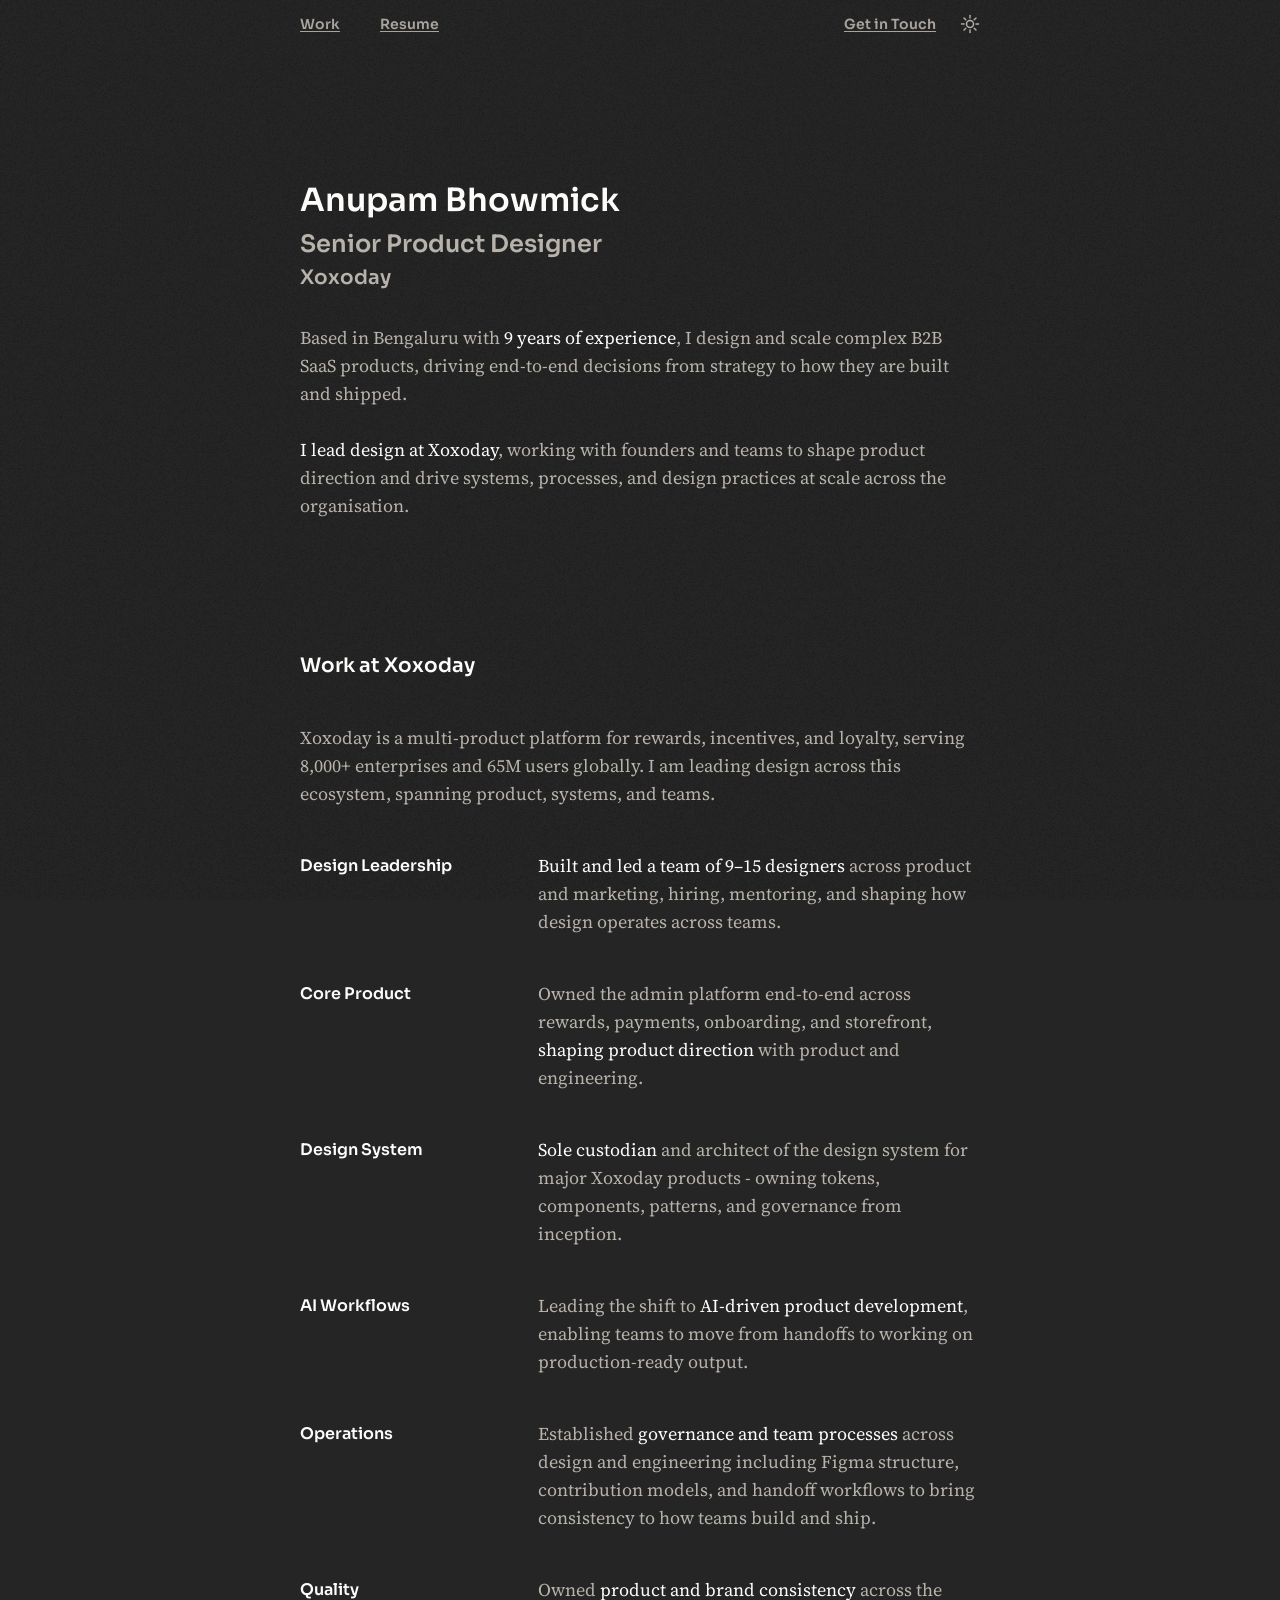
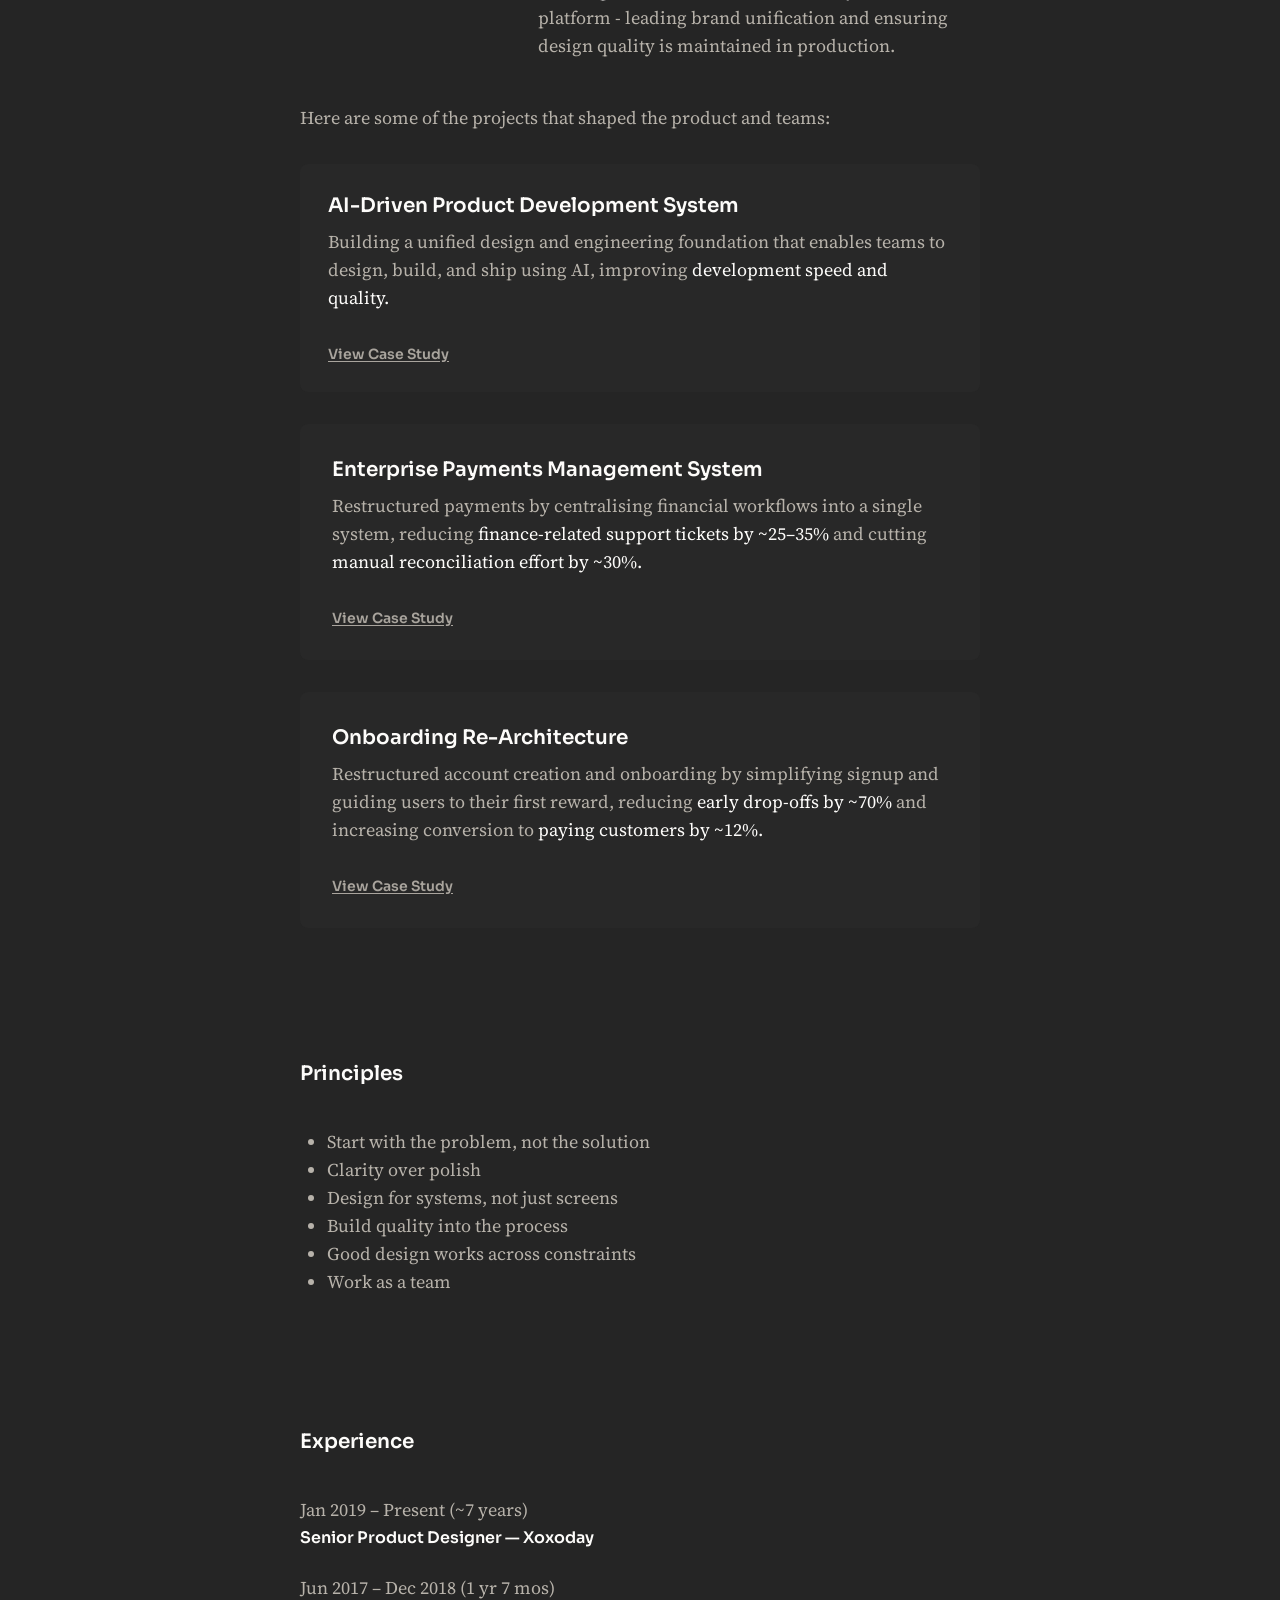
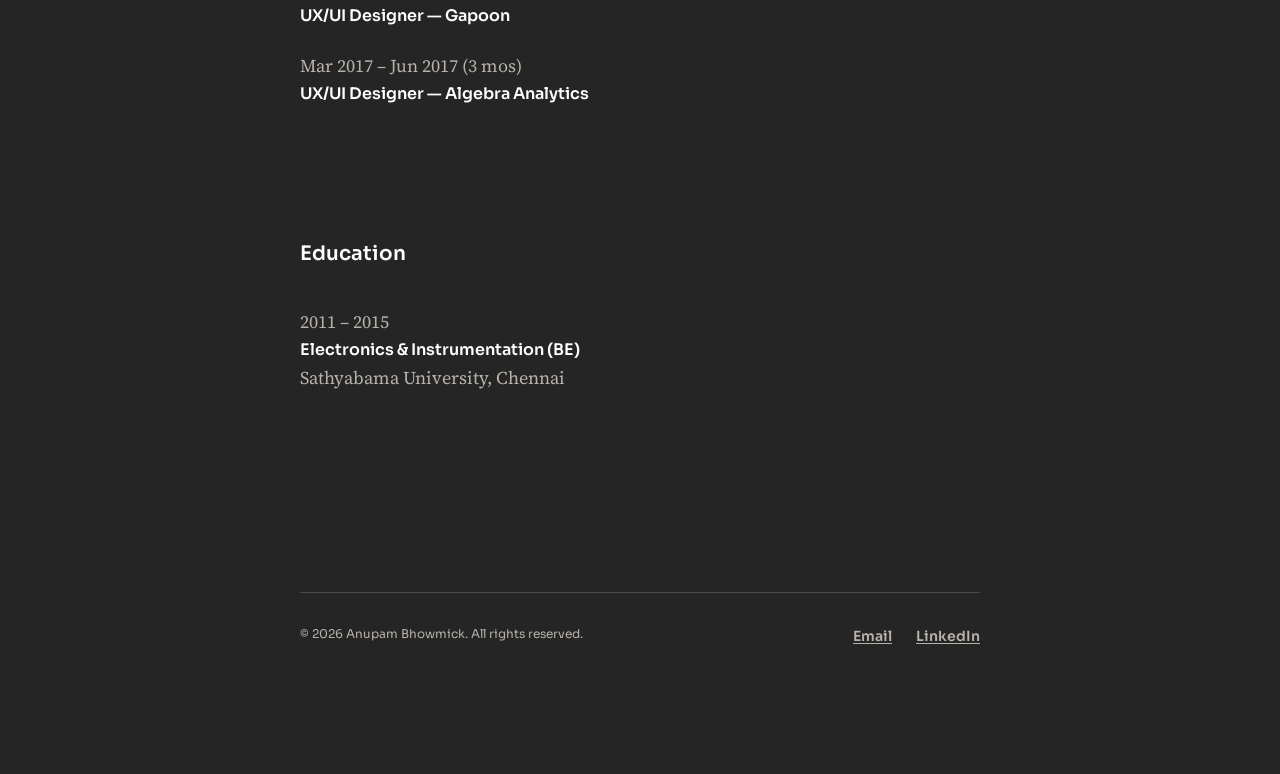
==== index.html @ 20b4187f "Initial commit: portfolio site Static portfolio for Anupam Bhowmick with: - Homepage and three case " ====
<!DOCTYPE html>
<html lang="en">
<head>
  <meta charset="UTF-8" />
  <meta name="viewport" content="width=device-width, initial-scale=1.0" />
  <title>Anupam Bhowmick — Senior Product Designer</title>
  <meta name="description" content="Portfolio of Anupam Bhowmick, Senior Product Designer at Xoxoday, Bengaluru." />
  <link rel="stylesheet" href="style.css" />
  <script>if(localStorage.getItem('theme')==='light'){document.documentElement.classList.add('light')}</script>
</head>
<body class="home">

  <!-- Loading screen -->
  <div id="loading-screen" class="loading-screen"></div>

  <!-- Lightbox -->
  <div id="lightbox" class="lightbox" role="dialog" aria-modal="true" aria-label="Image viewer">
    <button class="lightbox-close" id="lightbox-close" aria-label="Close">
      <svg width="24" height="24" viewBox="0 0 24 24" fill="none"><line x1="5" y1="5" x2="19" y2="19" stroke="currentColor" stroke-width="1.5" stroke-linecap="round"/><line x1="19" y1="5" x2="5" y2="19" stroke="currentColor" stroke-width="1.5" stroke-linecap="round"/></svg>
    </button>
    <img id="lightbox-img" src="" alt="" />
  </div>

  <!-- Resume modal -->
  <div id="resume-modal" class="resume-modal" role="dialog" aria-modal="true" aria-label="Resume viewer">
    <div class="resume-modal-inner">
      <div class="resume-modal-header">
        <span class="resume-modal-title">Resume — Anupam Bhowmick</span>
        <div class="resume-modal-actions">
          <a href="Resume_2026.pdf" download class="resume-modal-download">Download PDF</a>
          <button class="resume-modal-close" id="resume-modal-close" aria-label="Close">
            <svg width="20" height="20" viewBox="0 0 20 20" fill="none"><line x1="4" y1="4" x2="16" y2="16" stroke="currentColor" stroke-width="1.5" stroke-linecap="round"/><line x1="16" y1="4" x2="4" y2="16" stroke="currentColor" stroke-width="1.5" stroke-linecap="round"/></svg>
          </button>
        </div>
      </div>
      <iframe src="Resume_2026.pdf" title="Resume PDF" loading="lazy"></iframe>
      <div class="resume-mobile-fallback">
        <p class="ds-body" style="text-align:center;">PDF preview isn't available on this device.</p>
        <a href="Resume_2026.pdf" download class="btn btn-primary">Download Resume</a>
      </div>
    </div>
  </div>

  <!-- Sticky nav -->
  <nav class="site-nav">
    <div class="nav-left">
      <a href="#work" class="nav-link">Work</a>
      <button class="nav-link" id="resume-trigger">Resume</button>
    </div>
    <div class="nav-right">
      <div class="email-tooltip-wrapper">
        <button class="nav-link email-copy">Get in Touch</button>
        <span class="email-tooltip">anupambhowmick123@gmail.com</span>
      </div>
      <button id="theme-toggle" class="theme-toggle" aria-label="Toggle light/dark mode">
        <svg class="icon-sun" width="20" height="20" viewBox="0 0 20 20" fill="none"><circle cx="10" cy="10" r="3.5" stroke="currentColor" stroke-width="1.5"/><line x1="10" y1="1.5" x2="10" y2="4" stroke="currentColor" stroke-width="1.5" stroke-linecap="round"/><line x1="10" y1="16" x2="10" y2="18.5" stroke="currentColor" stroke-width="1.5" stroke-linecap="round"/><line x1="1.5" y1="10" x2="4" y2="10" stroke="currentColor" stroke-width="1.5" stroke-linecap="round"/><line x1="16" y1="10" x2="18.5" y2="10" stroke="currentColor" stroke-width="1.5" stroke-linecap="round"/><line x1="4" y1="4" x2="5.76" y2="5.76" stroke="currentColor" stroke-width="1.5" stroke-linecap="round"/><line x1="14.24" y1="14.24" x2="16" y2="16" stroke="currentColor" stroke-width="1.5" stroke-linecap="round"/><line x1="16" y1="4" x2="14.24" y2="5.76" stroke="currentColor" stroke-width="1.5" stroke-linecap="round"/><line x1="5.76" y1="14.24" x2="4" y2="16" stroke="currentColor" stroke-width="1.5" stroke-linecap="round"/></svg>
        <svg class="icon-moon" width="20" height="20" viewBox="0 0 20 20" fill="none"><path d="M17.5 10.66A7.5 7.5 0 1 1 9.34 2.5 5.83 5.83 0 0 0 17.5 10.66z" stroke="currentColor" stroke-width="1.5" stroke-linecap="round" stroke-linejoin="round"/></svg>
      </button>
    </div>
  </nav>

  <div class="page">
    <div class="content">

      <div class="bio-main">

        <!-- ── Hero: identity + bio ── -->
        <div class="bio-identity-group">

          <!-- Identity: name / role / company — 4px gap -->
          <div class="bio-identity">
            <p class="ds-h1">Anupam Bhowmick</p>
            <p class="ds-h2-muted">Senior Product Designer</p>
            <p class="ds-h3-muted">Xoxoday</p>
          </div>

          <!-- Bio -->
          <div class="bio-text">
            <p>Based in Bengaluru with <span class="text-highlight">9 years of experience</span>, I design and scale complex B2B SaaS products, driving end-to-end decisions from strategy to how they are built and shipped.</p>
            <p>&nbsp;</p>
            <p><span class="text-highlight">I lead design at Xoxoday</span>, working with founders and teams to shape product direction and drive systems, processes, and design practices at scale across the organisation.</p>
          </div>

        </div>

        <!-- ── Work at Xoxoday ── -->
        <div class="work-section" id="work">
          <p class="ds-h3">Work at Xoxoday</p>

          <p class="work-intro">Xoxoday is a multi-product platform for rewards, incentives, and loyalty, serving 8,000+ enterprises and 65M users globally. I am leading design across this ecosystem, spanning product, systems, and teams.</p>

          <!-- Focus areas — two-column rows (160px label / 442px desc) -->
          <div class="work-focus-row">
            <p class="work-focus-label">Design Leadership</p>
            <p class="work-focus-desc"><span class="text-highlight">Built and led a team of 9–15 designers</span> across product and marketing, hiring, mentoring, and shaping how design operates across teams.</p>
          </div>

          <div class="work-focus-row">
            <p class="work-focus-label">Core Product</p>
            <p class="work-focus-desc">Owned the admin platform end-to-end across rewards, payments, onboarding, and storefront, <span class="text-highlight">shaping product direction</span> with product and engineering.</p>
          </div>

          <div class="work-focus-row">
            <p class="work-focus-label">Design System</p>
            <p class="work-focus-desc"><span class="text-highlight">Sole custodian</span> and architect of the design system for major Xoxoday products - owning tokens, components, patterns, and governance from inception.</p>
          </div>

          <div class="work-focus-row">
            <p class="work-focus-label">AI Workflows</p>
            <p class="work-focus-desc">Leading the shift to <span class="text-highlight">AI-driven product development</span>, enabling teams to move from handoffs to working on production-ready output.</p>
          </div>

          <div class="work-focus-row">
            <p class="work-focus-label">Operations</p>
            <p class="work-focus-desc">Established <span class="text-highlight">governance and team processes</span> across design and engineering including Figma structure, contribution models, and handoff workflows to bring consistency to how teams build and ship.</p>
          </div>

          <div class="work-focus-row">
            <p class="work-focus-label">Quality</p>
            <p class="work-focus-desc">Owned <span class="text-highlight">product and brand consistency</span> across the platform - leading brand unification and ensuring design quality is maintained in production.</p>
          </div>

          <!-- Projects sub-section: intro + 3 cards (32px gap) -->
          <div class="projects-sub">
            <p class="work-intro">Here are some of the projects that shaped the product and teams:</p>

            <div class="project-card">
              <div class="project-card-content">
                <p class="project-card-title">AI-Driven Product Development System</p>
                <p class="project-card-body">Building a unified design and engineering foundation that enables teams to design, build, and ship using AI, improving <span class="text-highlight">development speed and quality.</span></p>
              </div>
              <a href="ai-system.html" class="project-card-btn">View Case Study</a>
            </div>

            <div class="project-card project-card--lg">
              <div class="project-card-content">
                <p class="project-card-title">Enterprise Payments Management System</p>
                <p class="project-card-body">Restructured payments by centralising financial workflows into a single system, reducing <span class="text-highlight">finance-related support tickets by ~25–35%</span> and cutting <span class="text-highlight">manual reconciliation effort by ~30%.</span></p>
              </div>
              <a href="payments.html" class="project-card-btn">View Case Study</a>
            </div>

            <div class="project-card project-card--lg">
              <div class="project-card-content">
                <p class="project-card-title">Onboarding Re-Architecture</p>
                <p class="project-card-body">Restructured account creation and onboarding by simplifying signup and guiding users to their first reward, reducing <span class="text-highlight">early drop-offs by ~70%</span> and increasing conversion to <span class="text-highlight">paying customers by ~12%.</span></p>
              </div>
              <a href="onboarding.html" class="project-card-btn">View Case Study</a>
            </div>

          </div>
        </div>

        <!-- ── Principles ── -->
        <div class="bio-section">
          <p class="ds-h3">Principles</p>
          <ul class="ds-body principles-list">
            <li>Start with the problem, not the solution</li>
            <li>Clarity over polish</li>
            <li>Design for systems, not just screens</li>
            <li>Build quality into the process</li>
            <li>Good design works across constraints</li>
            <li>Work as a team</li>
          </ul>
        </div>

        <!-- ── Experience ── -->
        <div class="bio-section">
          <p class="ds-h3">Experience</p>
          <div class="exp-entries">
            <div class="exp-entry">
              <span class="exp-date">Jan 2019 – Present (~7 years)</span>
              <span class="exp-title">Senior Product Designer — Xoxoday</span>
            </div>
            <div class="exp-entry">
              <span class="exp-date">Jun 2017 – Dec 2018 (1 yr 7 mos)</span>
              <span class="exp-title">UX/UI Designer — Gapoon</span>
            </div>
            <div class="exp-entry">
              <span class="exp-date">Mar 2017 – Jun 2017 (3 mos)</span>
              <span class="exp-title">UX/UI Designer — Algebra Analytics</span>
            </div>
          </div>
        </div>

        <!-- ── Education ── -->
        <div class="bio-section">
          <p class="ds-h3">Education</p>
          <div class="exp-entry">
            <span class="exp-date">2011 – 2015</span>
            <span class="exp-title">Electronics &amp; Instrumentation (BE)</span>
            <span class="exp-date">Sathyabama University, Chennai</span>
          </div>
        </div>

      </div><!-- /.bio-main -->

      <!-- Footer -->
      <div class="ds-footer-row">
        <p class="ds-caption">© 2026 Anupam Bhowmick. All rights reserved.</p>
        <nav class="ds-link-row">
          <div class="email-tooltip-wrapper">
            <a href="#" class="ds-link-muted email-copy">Email</a>
            <span class="email-tooltip">anupambhowmick123@gmail.com</span>
          </div>
          <a href="https://linkedin.com/in/anupambhowmick" target="_blank" rel="noopener" class="ds-link-muted">LinkedIn</a>
        </nav>
      </div>

    </div><!-- /.content -->
  </div><!-- /.page -->

  <script src="script.js"></script>
</body>
</html>
---- style.css ----
/* ============================================================
   DESIGN SYSTEM — Anupam Bhowmick Portfolio
   Source: Figma 8GEqwkx0ENInCieGuJe1gp
   ============================================================ */

@import url('https://fonts.googleapis.com/css2?family=Sora:wght@400;600&family=Source+Serif+Pro:wght@400&display=swap');

/* ── Design Tokens — Dark mode (default) ────────────────── */
:root {
  --color-bg:           #252525;
  --color-dark-2:       #313131;
  --color-dark-3:       #4a4a4a;
  --color-card-bg:      #282828;
  --color-before-after: #2b2b2a;
  --color-video-bg:     #323232;
  --color-light-1:      #FDFCFA;
  --color-light-2:      #B7B2AA;
  --color-light-3:      #6A665F;
  --color-surface:      rgba(183,178,170,0.04);
  --nav-height:         48px;
  --font: 'Sora', sans-serif;
  --font-body: 'Source Serif Pro', Georgia, serif;
}

/* ── Light mode overrides ────────────────────────────────── */
html.light {
  --color-bg:           #F1EDEA;
  --color-dark-2:       #E0DBD6;
  --color-dark-3:       #D0CAC4;
  --color-card-bg:      #E5E0DA;
  --color-before-after: #E5E0DA;
  --color-video-bg:     #C8C3BC;
  --color-light-1:      #1A1A1A;
  --color-light-2:      #635D54;
  --color-light-3:      #948F87;
  --color-surface:      rgba(37,37,37,0.04);
}

html.light .btn-primary       { background: #252525; color: #F1EDEA; border-color: #252525; }
html.light .btn-primary:hover { background: #313131; border-color: #313131; }

/* ── Reset ───────────────────────────────────────────────── */
*, *::before, *::after { box-sizing: border-box; margin: 0; padding: 0; }
html, body { height: 100%; }
html { scroll-behavior: smooth; }
body {
  font-family: var(--font);
  background: var(--color-bg);
  color: var(--color-light-2);
  -webkit-font-smoothing: antialiased;
  transition: background-color 0.2s ease, color 0.2s ease;
}

/* Background texture overlay */
body::before {
  content: '';
  position: fixed;
  inset: 0;
  background-image: url('assets/bg-texture.png');
  background-size: 1024px 1024px;
  background-position: top left;
  mix-blend-mode: darken;
  opacity: 0.16;
  pointer-events: none;
  z-index: 0;
}
html.light body::before {
  mix-blend-mode: multiply;
  opacity: 0.05;
}

a      { color: inherit; text-decoration: none; }
button { background: none; border: none; cursor: pointer; font-family: var(--font); }
ul { padding-left: 1em;   list-style-position: outside; }
ol { padding-left: 1.4em; list-style-position: outside; }
strong { font-weight: 600; color: var(--color-light-1); }

/* ══════════════════════════════════════════════════════════
   LOADING SCREEN
══════════════════════════════════════════════════════════ */
.loading-screen {
  position: fixed;
  inset: 0;
  background: var(--color-bg);
  z-index: 9999;
  transition: opacity 0.4s ease;
  pointer-events: all;
}
.loading-screen.hidden {
  opacity: 0;
  pointer-events: none;
}

/* ══════════════════════════════════════════════════════════
   LIGHTBOX
══════════════════════════════════════════════════════════ */
.lightbox {
  position: fixed;
  inset: 0;
  background: rgba(0,0,0,0.92);
  z-index: 8000;
  display: flex;
  align-items: center;
  justify-content: center;
  opacity: 0;
  pointer-events: none;
  transition: opacity 0.2s ease;
}
.lightbox.open {
  opacity: 1;
  pointer-events: all;
}
.lightbox img {
  max-width: 90vw;
  max-height: 90vh;
  object-fit: contain;
  display: block;
}
.lightbox-close {
  position: absolute;
  top: 24px;
  right: 24px;
  color: rgba(255,255,255,0.7);
  background: none;
  border: none;
  cursor: pointer;
  line-height: 1;
  transition: color 0.15s ease;
  font-family: var(--font);
}
.lightbox-close:hover { color: #fff; }
.lightbox-close svg   { width: 24px; height: 24px; }

/* ══════════════════════════════════════════════════════════
   RESUME MODAL
══════════════════════════════════════════════════════════ */
.resume-modal {
  position: fixed;
  inset: 0;
  background: rgba(0,0,0,0.85);
  z-index: 8000;
  display: flex;
  align-items: center;
  justify-content: center;
  padding: 24px;
  opacity: 0;
  pointer-events: none;
  transition: opacity 0.2s ease;
}
.resume-modal.open {
  opacity: 1;
  pointer-events: all;
}
.resume-modal-inner {
  background: var(--color-bg);
  width: min(90vw, 840px);
  height: min(90vh, 920px);
  border-radius: 8px;
  display: flex;
  flex-direction: column;
  overflow: hidden;
  transition: background-color 0.2s ease;
}
.resume-modal-header {
  display: flex;
  align-items: center;
  justify-content: space-between;
  padding: 14px 20px;
  border-bottom: 1px solid var(--color-light-3);
  flex-shrink: 0;
}
.resume-modal-title {
  font-size: 14px; font-weight: 600; line-height: 20px;
  color: var(--color-light-1);
}
.resume-modal-actions { display: flex; gap: 16px; align-items: center; }
.resume-modal-download {
  font-size: 14px; font-weight: 600; line-height: 20px;
  color: var(--color-light-2);
  text-decoration: underline;
  text-underline-offset: 2px;
  transition: color 0.15s ease;
}
.resume-modal-download:hover { color: var(--color-light-1); }
.resume-modal-close {
  color: var(--color-light-2);
  cursor: pointer;
  display: flex;
  transition: color 0.15s ease;
}
.resume-modal-close:hover { color: var(--color-light-1); }
.resume-modal-close svg { width: 20px; height: 20px; }
.resume-modal iframe {
  flex: 1;
  width: 100%;
  border: none;
}
.resume-mobile-fallback {
  display: none;
  flex: 1;
  align-items: center;
  justify-content: center;
  flex-direction: column;
  gap: 16px;
  padding: 40px;
  text-align: center;
}

/* ══════════════════════════════════════════════════════════
   STICKY NAV BAR
══════════════════════════════════════════════════════════ */
.site-nav {
  position: sticky;
  top: 0;
  z-index: 500;
  width: 100%;
  background: var(--color-bg);
  display: flex;
  align-items: center;
  justify-content: space-between;
  padding: 10px max(20px, calc((100% - 680px) / 2));
  height: var(--nav-height);
  transition: background-color 0.2s ease;
}
/* Texture overlay — matches body::before so nav blends seamlessly */
.site-nav::before {
  content: '';
  position: absolute;
  inset: 0;
  background-image: url('assets/bg-texture.png');
  background-size: 1024px 1024px;
  background-position: top left;
  mix-blend-mode: darken;
  opacity: 0.16;
  pointer-events: none;
}
html.light .site-nav::before {
  mix-blend-mode: multiply;
  opacity: 0.05;
}

.nav-left  { display: flex; gap: 40px; align-items: center; }
.nav-right { display: flex; gap: 24px; align-items: center; }

.nav-link {
  font-size: 14px; font-weight: 600; line-height: 20px;
  color: var(--color-light-2);
  text-decoration: underline;
  text-underline-offset: 2px;
  opacity: 0.9;
  transition: color 0.15s ease, opacity 0.15s ease;
  cursor: pointer;
  white-space: nowrap;
  background: none;
  border: none;
  font-family: var(--font);
  padding: 0;
}
.nav-link:hover { color: var(--color-light-1); opacity: 1; }

/* ── Theme Toggle (inside nav) ───────────────────────────── */
.theme-toggle {
  width: 20px;
  height: 20px;
  padding: 0;
  background: none;
  border: none;
  cursor: pointer;
  color: var(--color-light-2);
  transition: color 0.15s ease;
  display: flex;
  align-items: center;
  justify-content: center;
  flex-shrink: 0;
}
.theme-toggle:hover { color: var(--color-light-1); }
.theme-toggle svg   { width: 20px; height: 20px; flex-shrink: 0; }

.theme-toggle .icon-moon             { display: none;  }
html.light .theme-toggle .icon-sun  { display: none;  }
html.light .theme-toggle .icon-moon { display: block; }

/* ══════════════════════════════════════════════════════════
   PAGE SHELL
══════════════════════════════════════════════════════════ */
.page {
  min-height: calc(100vh - var(--nav-height));
  display: flex;
  align-items: flex-start;
  justify-content: center;
  padding: 80px max(20px, calc((100% - 680px) / 2)) 128px;
  position: relative;
  z-index: 1;
}

/* Homepage — 128px top padding (matches Figma py-128) */
body.home .page { padding-top: 128px; }

/* Payments — 128px top padding, 92px between sections, 124px to footer */
body.payments .page { padding-top: 128px; }
body.payments .project-main { gap: 92px; }
body.payments .content { gap: 124px; }

/* Onboarding — same outer rhythm as Payments, 72px between Solution subsections */
body.onboarding .page { padding-top: 128px; }
body.onboarding .project-main { gap: 92px; }
body.onboarding .content { gap: 124px; }
body.onboarding .cs-subsections { gap: 72px; }
body.onboarding .project-section > .cs-subsections { margin-top: 0; }

.content {
  width: 680px;
  display: flex;
  flex-direction: column;
  gap: 200px;
  flex-shrink: 0;
}

/* ══════════════════════════════════════════════════════════
   TYPOGRAPHY
══════════════════════════════════════════════════════════ */

/* H1 — 32/48 600 */
.ds-h1 {
  font-size: 32px; font-weight: 600; line-height: 48px;
  color: var(--color-light-1);
}
/* H2 — 24/32 600 */
.ds-h2 {
  font-size: 24px; font-weight: 600; line-height: 32px;
  color: var(--color-light-1);
}
/* H2 muted */
.ds-h2-muted {
  font-size: 24px; font-weight: 600; line-height: 32px;
  color: var(--color-light-2);
}
/* H3 — 20/28 600 */
.ds-h3 {
  font-size: 20px; font-weight: 600; line-height: 28px;
  color: var(--color-light-1);
}
/* H3 muted */
.ds-h3-muted {
  font-size: 20px; font-weight: 600; line-height: 28px;
  color: var(--color-light-2);
}
/* Body — 16/28 400 */
.ds-body {
  font-size: 16px; font-weight: 400; line-height: 28px;
  color: var(--color-light-2);
}
.ds-body p, .ds-body li { font-size: 16px; line-height: 28px; }
/* Body Highlight — 16/28 600 */
.ds-body-highlight {
  font-size: 16px; font-weight: 600; line-height: 28px;
  color: var(--color-light-2);
}
/* Caption — 12/16 400 */
.ds-caption {
  font-size: 12px; font-weight: 400; line-height: 16px;
  color: var(--color-light-2);
}

/* ══════════════════════════════════════════════════════════
   LINKS
══════════════════════════════════════════════════════════ */
.ds-link {
  font-size: 14px; font-weight: 600; line-height: 20px;
  color: var(--color-light-1);
  text-decoration: underline;
  text-underline-offset: 2px;
  transition: opacity 0.15s ease;
  cursor: pointer;
  white-space: nowrap;
}
.ds-link:hover { opacity: 0.55; }

.ds-link-muted {
  font-size: 14px; font-weight: 600; line-height: 20px;
  color: var(--color-light-2);
  text-decoration: underline;
  text-underline-offset: 2px;
  transition: color 0.15s ease;
  cursor: pointer;
  white-space: nowrap;
}
.ds-link-muted:hover { color: var(--color-light-1); }

.ds-link-row {
  display: flex;
  gap: 24px;
  align-items: flex-start;
  flex-wrap: wrap;
}

.ds-list { padding-left: 1.2em; }
.ds-list li { line-height: 28px; margin-bottom: 4px; }

/* Principles bullet list — Source Serif Pro 18/28 */
.principles-list {
  list-style: disc;
  padding-left: 1.5em;
  display: flex;
  flex-direction: column;
  gap: 0;
  font-family: var(--font-body);
  font-size: 18px;
  color: var(--color-light-2);
}
.principles-list li { font-size: 18px; line-height: 28px; }

/* ══════════════════════════════════════════════════════════
   BUTTONS
══════════════════════════════════════════════════════════ */
.btn-row { display: flex; gap: 16px; align-items: center; flex-wrap: wrap; }

.btn {
  display: inline-flex;
  align-items: center;
  gap: 10px;
  padding: 12px 20px;
  border-radius: 4px;
  font-family: var(--font);
  font-size: 14px; font-weight: 600; line-height: 20px;
  cursor: pointer;
  white-space: nowrap;
  text-decoration: none;
  transition: background-color 0.15s ease, border-color 0.15s ease, color 0.15s ease;
}
.btn svg { flex-shrink: 0; width: 20px; height: 20px; }

.btn-primary {
  background: var(--color-dark-2);
  border: 1px solid transparent;
  color: var(--color-light-1);
}
.btn-primary:hover { background: var(--color-dark-3); }

.btn-secondary {
  background: transparent;
  border: 1px solid var(--color-dark-2);
  color: var(--color-light-2);
}
.btn-secondary:hover { border-color: var(--color-dark-3); }

/* ══════════════════════════════════════════════════════════
   TABS  (work.html)
══════════════════════════════════════════════════════════ */
.tab-bar-sticky {
  position: sticky;
  top: var(--nav-height);
  background: var(--color-bg);
  z-index: 10;
  padding-bottom: 1px;
  transition: background-color 0.2s ease;
}

.tab-bar {
  display: flex;
  align-items: flex-end;
  border-bottom: 1.5px solid var(--color-dark-3);
  width: 100%;
  overflow-x: auto;
  -ms-overflow-style: none;
  scrollbar-width: none;
}
.tab-bar::-webkit-scrollbar { display: none; }

.tab-btn {
  flex-shrink: 0;
  display: flex;
  flex-direction: column;
  justify-content: flex-end;
  padding: 8px 24px 8px 8px;
  font-family: var(--font);
  font-size: 14px; font-weight: 600; line-height: 22px;
  color: var(--color-light-3);
  background: none; border: none;
  border-bottom: 1.5px solid transparent;
  margin-bottom: -1.5px;
  cursor: pointer;
  transition: color 0.15s ease, border-color 0.15s ease;
  white-space: nowrap;
}
.tab-btn:hover  { color: var(--color-light-2); }
.tab-btn.active { color: var(--color-light-2); border-bottom-color: var(--color-light-2); }

/* ══════════════════════════════════════════════════════════
   FOOTER
══════════════════════════════════════════════════════════ */
.ds-footer-row {
  border-top: 1px solid var(--color-dark-3);
  padding-top: 33px;
  display: flex;
  justify-content: space-between;
  align-items: flex-start;
  width: 100%;
}

/* ══════════════════════════════════════════════════════════
   HOME PAGE — index.html
══════════════════════════════════════════════════════════ */

/* Main content column — 132px between all sections */
.bio-main {
  display: flex; flex-direction: column; gap: 132px;
}

/* Hero block: identity + bio — gap 32px */
.bio-identity-group {
  display: flex; flex-direction: column; gap: 32px;
}

/* Identity block: name, role, company — 4px gap (matches Figma) */
.bio-identity {
  display: flex; flex-direction: column; gap: 4px;
}

/* Bio text — Source Serif Pro 18/28 (matches Figma body) */
.bio-text {
  font-family: var(--font-body);
  font-size: 18px; font-weight: 400; line-height: 28px;
  color: var(--color-light-2);
}
.bio-text p { margin-bottom: 0; }

/* Inline highlight: light-1 color only (no underline — matches Figma) */
.text-highlight {
  color: var(--color-light-1);
}

/* Section: heading + content — gap 40px */
.bio-section {
  display: flex; flex-direction: column; gap: 40px;
}

/* Work at Xoxoday — flat flex column, gap 44px between all items */
.work-section {
  display: flex; flex-direction: column; gap: 44px;
  scroll-margin-top: calc(var(--nav-height) + 24px);
}

/* Intro paragraph — Source Serif Pro 18/28 muted */
.work-intro {
  font-family: var(--font-body);
  font-size: 18px; font-weight: 400; line-height: 28px;
  color: var(--color-light-2);
}

/* Two-column focus row: label (160px) + desc (442px) — Figma uses justify-between in 680px column */
.work-focus-row {
  display: flex;
  align-items: flex-start;
  justify-content: space-between;
}
.work-focus-label {
  width: 160px;
  flex-shrink: 0;
  font-family: var(--font);
  font-size: 16px; font-weight: 600; line-height: 28px;
  color: var(--color-light-1);
}
.work-focus-desc {
  width: 442px;
  flex-shrink: 0;
  font-family: var(--font-body);
  font-size: 18px; font-weight: 400; line-height: 28px;
  color: var(--color-light-2);
}

/* Projects sub-section: "here are some" + cards (32px gap) */
.projects-sub {
  display: flex; flex-direction: column; gap: 32px;
}

/* Project cards */
.project-card {
  background: var(--color-card-bg);
  border-radius: 8px;
  padding: 28px;
  display: flex;
  flex-direction: column;
  gap: 32px;
}
.project-card--lg { padding: 32px; }

.project-card-content {
  display: flex; flex-direction: column; gap: 8px;
}

.project-card-title {
  font-size: 20px; font-weight: 600; line-height: 28px;
  color: var(--color-light-1);
}

.project-card-body {
  font-family: var(--font-body);
  font-size: 18px; font-weight: 400; line-height: 28px;
  color: var(--color-light-2);
}

/* "View Case Study" link on project cards — plain underlined link (matches Figma) */
.project-card-btn {
  display: inline-flex;
  align-items: center;
  font-family: var(--font);
  font-size: 14px; font-weight: 600; line-height: 20px;
  color: var(--color-light-2);
  text-decoration: underline;
  text-underline-offset: 2px;
  background: none;
  border: none;
  border-radius: 4px;
  cursor: pointer;
  white-space: nowrap;
  opacity: 0.9;
  padding: 0;
  transition: color 0.15s ease, opacity 0.15s ease;
  align-self: flex-start;
}
.project-card-btn:hover {
  opacity: 1;
  color: var(--color-light-1);
}

/* Experience — simple stacked entries */
.exp-entries {
  display: flex; flex-direction: column; gap: 22px;
}
.exp-entry {
  display: flex; flex-direction: column; gap: 0;
}
.exp-date {
  font-family: var(--font-body);
  font-size: 18px; font-weight: 400; line-height: 28px;
  color: var(--color-light-2);
}
.exp-title {
  font-family: var(--font);
  font-size: 16px; font-weight: 600; line-height: 28px;
  color: var(--color-light-1);
}

/* ══════════════════════════════════════════════════════════
   PROJECT CASE STUDY PAGES
══════════════════════════════════════════════════════════ */

.project-main {
  display: flex; flex-direction: column; gap: 72px;
  width: 100%;
}

/* Hero */
.project-hero {
  display: flex; flex-direction: column; gap: 32px;
}
.project-hero-text {
  display: flex; flex-direction: column; gap: 12px;
}
.project-hero-title {
  font-size: 32px; font-weight: 600; line-height: 48px;
  color: var(--color-light-1);
}
.project-hero-desc {
  font-family: var(--font-body);
  font-size: 18px; font-weight: 400; line-height: 28px;
  color: var(--color-light-2);
}

/* Project section */
.project-section {
  display: flex; flex-direction: column; gap: 32px;
}
.project-section-heading {
  font-size: 20px; font-weight: 600; line-height: 28px;
  color: var(--color-light-1);
}

/* Project body text */
.project-body {
  font-size: 16px; font-weight: 400; line-height: 28px;
  color: var(--color-light-2);
}
.project-body p { margin-bottom: 0; }
.project-body p + p { margin-top: 16px; }
.project-body strong { font-weight: 600; color: var(--color-light-1); }
.project-body ul, .project-body ol {
  padding-left: 1.2em;
  display: flex; flex-direction: column; gap: 4px;
  margin-top: 8px;
}
.project-body li { line-height: 28px; }

/* Role list */
.project-role-list {
  padding-left: 1.2em;
  display: flex; flex-direction: column; gap: 4px;
  margin-top: 8px;
}
.project-role-list li {
  font-size: 16px; font-weight: 400; line-height: 28px;
  color: var(--color-light-2);
}

/* Impact list */
.project-impact-list {
  padding-left: 1.2em;
  display: flex; flex-direction: column; gap: 6px;
}
.project-impact-list li {
  font-size: 16px; font-weight: 400; line-height: 28px;
  color: var(--color-light-2);
}

/* Execution sub-section */
.project-subsection {
  display: flex; flex-direction: column; gap: 16px;
}
.project-subsection-heading {
  font-size: 16px; font-weight: 600; line-height: 28px;
  color: var(--color-light-1);
}

/* Image placeholder */
.project-img-placeholder {
  width: 100%;
  height: 440px;
  background: var(--color-surface);
  border: 1px dashed var(--color-light-3);
  border-radius: 8px;
  display: flex;
  align-items: center;
  justify-content: center;
  cursor: pointer;
  transition: border-color 0.15s ease;
  overflow: hidden;
  flex-shrink: 0;
}
.project-img-placeholder:hover { border-color: var(--color-light-2); }
.project-img-placeholder img {
  width: 100%; height: 100%;
  object-fit: cover;
  display: block;
}
.project-img-placeholder-label {
  font-size: 12px; font-weight: 400; line-height: 16px;
  color: var(--color-light-3);
  text-align: center;
  padding: 20px;
}

/* More projects section */
.more-projects {
  display: flex; flex-direction: column; gap: 44px;
}

/* Before/after block */
.before-after-block {
  background: var(--color-before-after);
  padding: 28px;
  display: flex; flex-direction: column; gap: 12px;
  border-radius: 8px;
}
.before-after-item {
  display: flex; flex-direction: column; gap: 8px;
}
.before-after-label {
  font-family: var(--font);
  font-size: 12px; font-weight: 400; line-height: 16px;
  color: var(--color-light-1);
}

/* Divider */
.section-divider {
  width: 100%;
  border: none;
  border-top: 1px solid var(--color-light-3);
  margin: 0;
}

/* ══════════════════════════════════════════════════════════
   WORK PAGE — work.html
══════════════════════════════════════════════════════════ */
.work-main {
  display: flex; flex-direction: column; gap: 72px; width: 100%;
}
.work-header {
  display: flex; flex-direction: column; gap: 20px;
}
.work-projects-section {
  display: flex; flex-direction: column; gap: 72px;
}
.work-projects-intro {
  display: flex; flex-direction: column; gap: 20px;
}
.project-list {
  display: flex; flex-direction: column; gap: 112px;
  padding: 0 4px; width: 100%;
}
.project-entry {
  display: flex; flex-direction: column; gap: 32px;
}
.project-title-block {
  display: flex; flex-direction: column; gap: 12px;
}
.project-subsection-old {
  display: flex; flex-direction: column; gap: 20px;
}
.project-img {
  width: 100%; height: 439px;
  background: var(--color-surface);
  border: 1px dashed var(--color-light-3);
  flex-shrink: 0;
  cursor: pointer;
  transition: border-color 0.15s ease;
}
.project-img:hover { border-color: var(--color-light-2); }
.project-entry[id] { scroll-margin-top: calc(var(--nav-height) + 96px); }
.project-divider {
  width: 100%; border: none;
  border-top: 1px solid var(--color-light-3); margin: 0;
}

/* Video placeholder */
.video-placeholder {
  width: 100%; height: 330px;
  background: var(--color-video-bg);
  position: relative;
  display: flex; align-items: center; justify-content: center;
  border-radius: 4px;
}
.video-placeholder-label {
  font-family: var(--font);
  font-size: 8px; font-weight: 400; line-height: 16px;
  color: rgba(255,255,255,0.4);
  text-align: center;
}
html.light .video-placeholder-label { color: rgba(0,0,0,0.3); }

/* ══════════════════════════════════════════════════════════
   404 PAGE
══════════════════════════════════════════════════════════ */
.page-404 {
  min-height: 100vh;
  display: flex;
  align-items: center;
  justify-content: center;
  padding: 40px 20px;
  position: relative;
  z-index: 1;
}
.page-404-inner {
  text-align: center;
  display: flex;
  flex-direction: column;
  gap: 24px;
  align-items: center;
  max-width: 480px;
}
.page-404-code {
  font-size: 80px; font-weight: 600; line-height: 1;
  color: var(--color-light-3);
  letter-spacing: -4px;
}

/* ══════════════════════════════════════════════════════════
   AI SYSTEM CASE STUDY
══════════════════════════════════════════════════════════ */

/* Hero subtitle — 14px matching Figma */
.cs-hero-desc {
  font-size: 14px; font-weight: 400; line-height: 26px;
  color: var(--color-light-2);
}

/* Hero image panel — overlapping screenshots */
.cs-hero-panel {
  background: #313131;
  border-radius: 4px;
  height: 260px;
  overflow: hidden;
  position: relative;
  flex-shrink: 0;
  cursor: pointer;
}
.cs-hero-img {
  position: absolute;
  object-fit: cover;
  object-position: top left;
  border-radius: 3px;
}

/* Case-study body — Source Serif Pro 18/28 (matches Figma Body token) */
.cs-body {
  font-family: var(--font-body);
  font-size: 18px; font-weight: 400; line-height: 28px;
  color: var(--color-light-2);
}
.cs-body p { margin: 0; }
.cs-body p + p { margin-top: 24px; }
.cs-body p + ul,
.cs-body p + ol { margin-top: 12px; }
.cs-body ul + p,
.cs-body ol + p { margin-top: 24px; }
.cs-body ul,
.cs-body ol {
  padding-left: 1.2em;
  margin: 0;
  display: flex; flex-direction: column; gap: 4px;
}
.cs-body li { line-height: 28px; }

/* Bold sub-heading inside cs-body — Sora SemiBold 16/28 (Figma Body Highlight) */
.cs-sub-heading {
  font-family: var(--font);
  font-size: 16px; font-weight: 600; line-height: 28px;
  color: var(--color-light-1);
  margin-top: 24px !important;
  margin-bottom: 0 !important;
}
.cs-sub-heading + ul { margin-top: 6px; }

/* Inline highlight — white color only, no underline (matches Figma) */
.cs-link {
  color: var(--color-light-1);
  font-weight: 400;
}

/* H2-size subsection heading (24px) */
.cs-section-heading {
  font-size: 24px; font-weight: 600; line-height: 32px;
  color: var(--color-light-1);
}

/* Execution section (AI system) — extra spacing between subsections */
.cs-execution { gap: 32px; }
.cs-subsection { display: flex; flex-direction: column; gap: 32px; }
.cs-execution > .cs-subsection + .cs-subsection { padding-top: 40px; }

/* Payments-style subsections wrapper — 52px rhythm between subsections */
.cs-subsections {
  display: flex; flex-direction: column;
  gap: 52px;
  width: 100%;
}
/* Solution heading → first subsection: parent .project-section gap is 32px; +20 → 52px (matches inter-subsection rhythm) */
.project-section > .cs-subsections { margin-top: 20px; }

/* Two side-by-side image panels (Payments Clean Report Separation, etc.) */
.cs-pair {
  display: flex;
  gap: 20px;
  width: 100%;
}
.cs-pair > .cs-img-wrap { flex: 1; min-width: 0; }

/* Stacked image panels with single caption at the end (Onboarding Guided / Early Visibility) */
.cs-img-stack {
  display: flex; flex-direction: column;
  gap: 12px;
  width: 100%;
}

/* Centred workflow flow box — bg surface, white centred Sora text (Onboarding Solution) */
.cs-flow-box {
  background: var(--color-dark-2);
  border-radius: 4px;
  padding: 30px 0;
  display: flex;
  align-items: center;
  justify-content: center;
  width: 100%;
}
.cs-flow-box p {
  font-family: var(--font);
  font-size: 12px; font-weight: 400; line-height: 16px;
  color: var(--color-light-1);
  text-align: center;
  max-width: 590px;
  margin: 0;
  white-space: pre-wrap;
}

/* Image wrappers */
.cs-img-wrap { display: flex; flex-direction: column; gap: 8px; }
.cs-img-caption {
  font-size: 12px; font-weight: 400; line-height: 16px;
  color: var(--color-light-2);
}

/* DS Grid — left tall col + right 3-row col */
.cs-ds-grid {
  background: #313131;
  border-radius: 4px;
  padding: 16px;
  display: grid;
  grid-template-columns: 37% 1fr;
  grid-template-rows: auto auto auto;
  column-gap: 16px;
  row-gap: 10px;
}
.cs-ds-left {
  grid-row: 1 / 4;
  display: flex; flex-direction: column; gap: 6px;
}
.cs-ds-left img {
  flex: 1; width: 100%; min-height: 0;
  object-fit: cover; border-radius: 2px; display: block;
}
.cs-ds-right-cell { display: flex; flex-direction: column; gap: 5px; }
.cs-ds-right-cell img {
  width: 100%; object-fit: cover; border-radius: 2px; display: block;
}
.cs-ds-label {
  font-size: 8px; line-height: 12px;
  color: var(--color-light-1);
  display: block;
}

/* Side-by-side image panel */
.cs-panel-duo {
  background: #313131;
  border-radius: 4px;
  overflow: hidden;
  display: flex;
  gap: 10px;
  padding: 12px;
  height: 244px;
}
.cs-panel-duo img {
  flex: 1; object-fit: cover; object-position: top left;
  border-radius: 2px;
}

/* 3-image panel */
.cs-panel-trio {
  background: #313131;
  border-radius: 4px;
  overflow: hidden;
  display: flex;
  gap: 8px;
  padding: 12px;
  height: 260px;
}
.cs-panel-trio img {
  flex: 1; object-fit: cover; object-position: top left;
  border-radius: 2px;
}

/* Single-image panel */
.cs-panel-solo {
  background: #313131;
  border-radius: 4px;
  overflow: hidden;
  padding: 12px;
  height: 260px;
}
.cs-panel-solo img {
  width: 100%; height: 100%;
  object-fit: cover; object-position: top left;
  border-radius: 2px; display: block;
}

/* Key Moment — left narrow col + right wide col */
.cs-panel-key {
  background: #313131;
  border-radius: 4px;
  overflow: hidden;
  display: flex;
  gap: 10px;
  padding: 12px;
  height: 284px;
}
.cs-panel-key-left { width: 120px; flex-shrink: 0; }
.cs-panel-key-left img { width: 100%; height: 100%; object-fit: cover; object-position: top left; border-radius: 2px; }
.cs-panel-key-right { flex: 1; }
.cs-panel-key-right img { width: 100%; height: 100%; object-fit: cover; object-position: top left; border-radius: 2px; }

/* Full-height image panel — shows full image at natural aspect ratio */
.cs-panel-full {
  background: var(--color-dark-2);
  border-radius: 4px;
  overflow: hidden;
}
.cs-panel-full img {
  width: 100%;
  height: auto;
  display: block;
  border-radius: 0;
}

/* Before / After workflow box */
.cs-workflow-box {
  background: #313131;
  border-radius: 4px;
  padding: 28px 44px;
  display: flex; flex-direction: column; gap: 16px;
}
.cs-workflow-line {
  font-size: 14px; line-height: 20px;
  color: var(--color-light-2);
}
.cs-workflow-label { font-weight: 400; }
.cs-workflow-flow { font-weight: 600; color: var(--color-light-1); }

/* Impact list with bold item headings */
.cs-impact-list {
  display: flex; flex-direction: column; gap: 16px;
  list-style: disc;
  padding-left: 1.2em;
}
.cs-impact-item {
  font-family: var(--font-body);
  font-size: 18px; line-height: 28px;
  color: var(--color-light-2);
}
.cs-impact-heading {
  display: block;
  font-family: var(--font);
  font-size: 16px; font-weight: 600; line-height: 28px;
  color: var(--color-light-1);
}

/* ══════════════════════════════════════════════════════════
   EMAIL TOOLTIP
══════════════════════════════════════════════════════════ */
.email-tooltip-wrapper {
  position: relative;
  display: inline-flex;
  align-items: center;
}
.email-tooltip {
  position: absolute;
  top: calc(100% + 8px);
  left: 50%;
  transform: translateX(-50%);
  background: var(--color-light-1);
  color: var(--color-bg);
  font-family: var(--font);
  font-size: 12px; font-weight: 400; line-height: 16px;
  padding: 6px 10px;
  border-radius: 4px;
  white-space: nowrap;
  opacity: 0;
  pointer-events: none;
  transition: opacity 0.15s ease;
}
.email-tooltip-wrapper:hover .email-tooltip { opacity: 1; }

/* ══════════════════════════════════════════════════════════
   RESPONSIVE
══════════════════════════════════════════════════════════ */
@media (max-width: 1280px) {
  .content   { width: 100%; max-width: 680px; }
}

@media (max-width: 900px) {
  .page             { padding-top: 60px; padding-bottom: 100px; }
  .content          { gap: 120px; }
  .bio-main         { gap: 80px; }
  .work-section     { gap: 32px; }
  .work-main        { gap: 48px; }
  .project-list     { gap: 72px; }
  .project-main     { gap: 52px; }
  .project-img-placeholder { height: 280px; }
  .work-focus-row   { flex-direction: column; gap: 8px; }
  .work-focus-label { width: 100%; }
  .work-focus-desc  { width: 100%; }
}

@media (max-width: 600px) {
  .site-nav         { height: auto; min-height: 44px; }
  .nav-left         { gap: 24px; }
  .nav-right        { gap: 16px; }
  .page             { padding-top: 48px; padding-bottom: 80px; }
  .content          { gap: 80px; }
  .bio-main         { gap: 60px; }
  .bio-section      { gap: 24px; }
  .work-section     { gap: 24px; }
  .project-card     { padding: 20px; }
  .project-card-title { font-size: 17px; line-height: 24px; }
  .project-img-placeholder { height: 200px; }
  .project-main     { gap: 40px; }
  .project-hero-title { font-size: 26px; line-height: 36px; }
  .ds-link-row      { gap: 16px; }
  .ds-footer-row    { flex-direction: column; gap: 20px; }
  .project-list     { gap: 48px; }
  .video-placeholder { height: 200px; }
  .before-after-block { padding: 20px; }
  .resume-modal     { padding: 12px; }
  .resume-modal iframe { display: none; }
  .resume-mobile-fallback { display: flex; }
  .page-404-code    { font-size: 56px; }
}
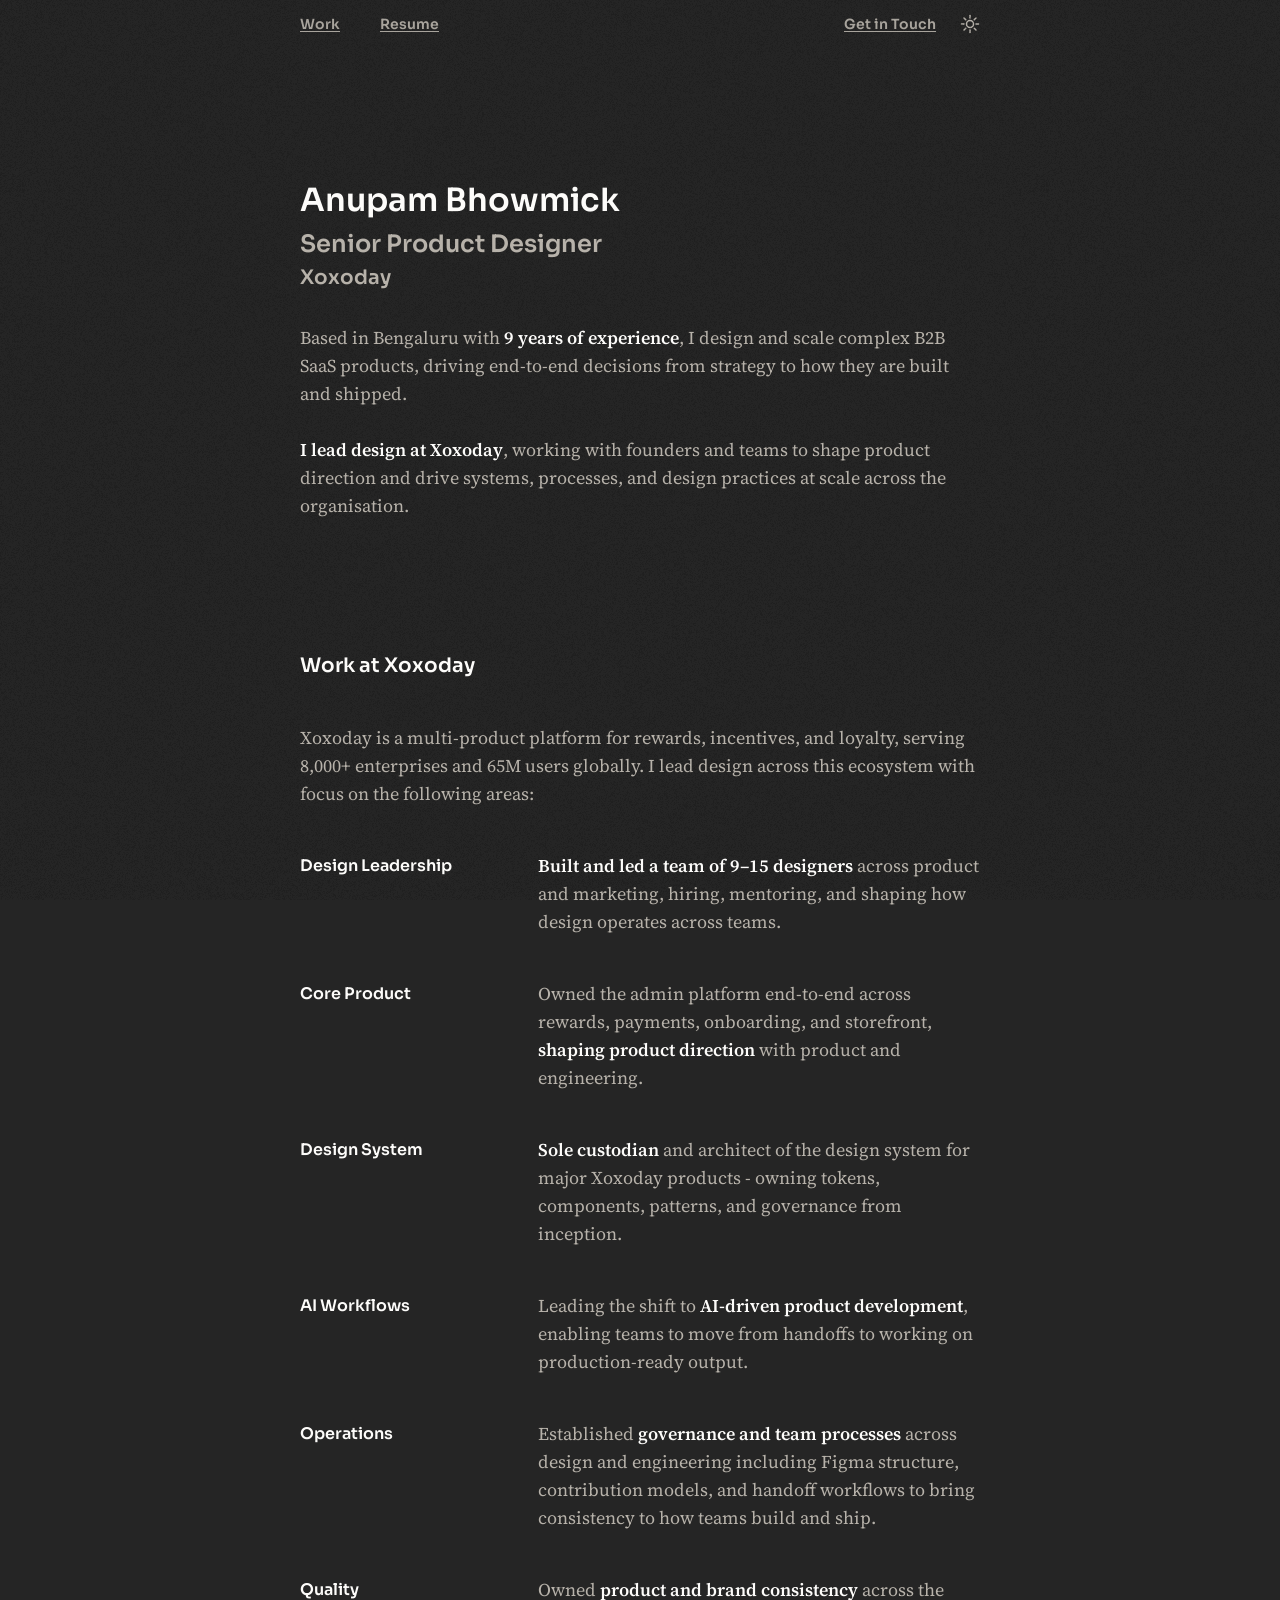
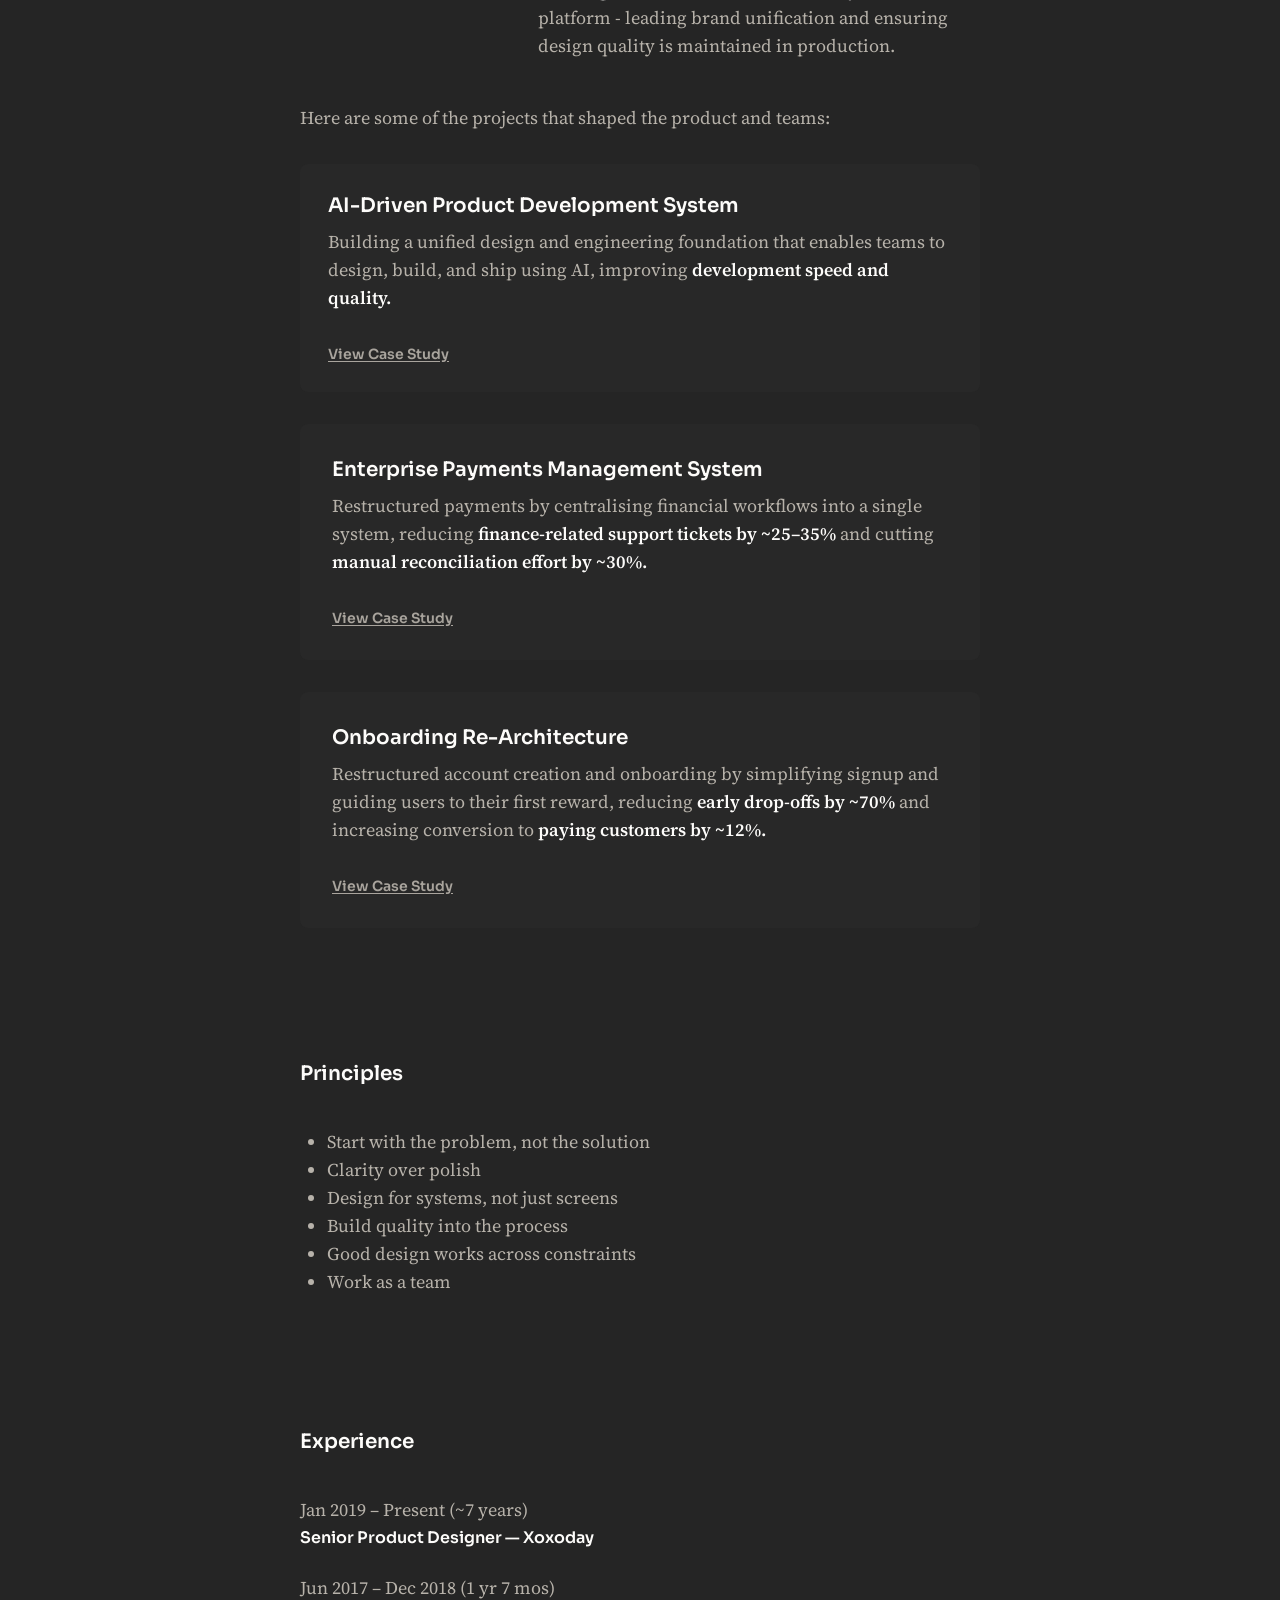
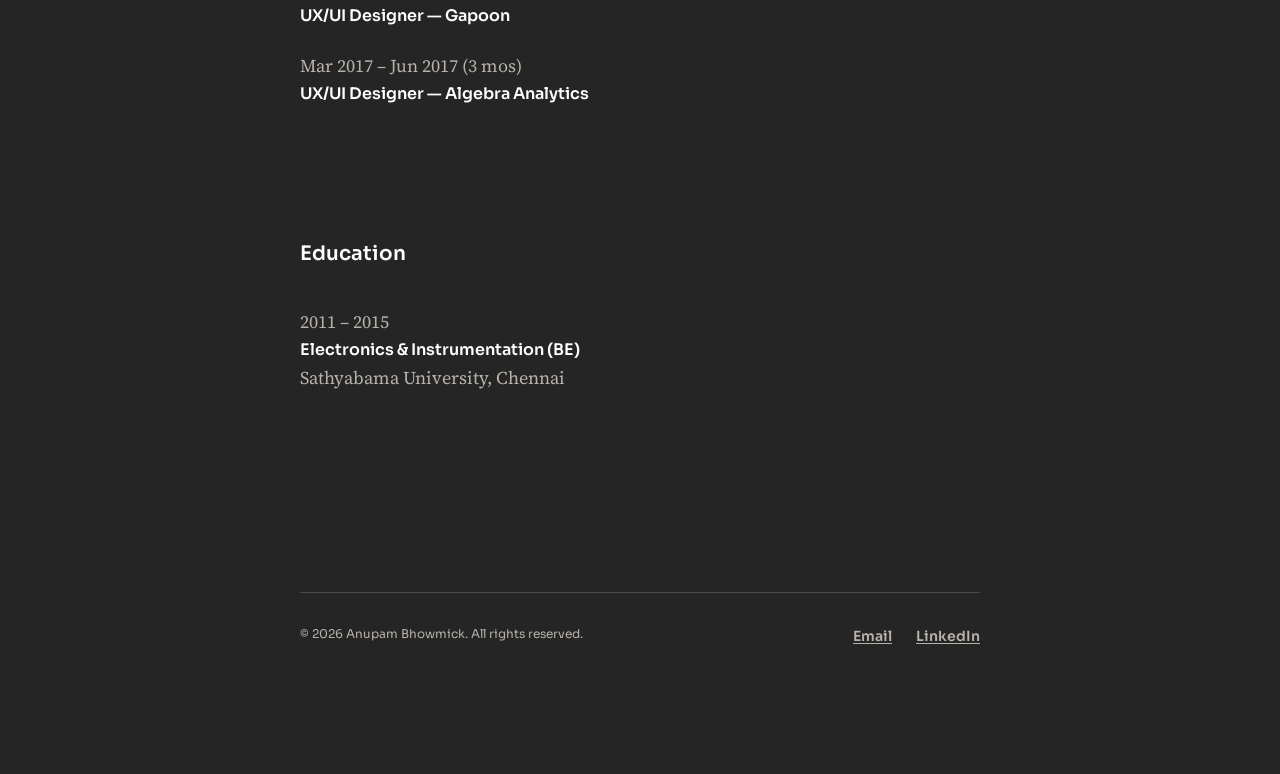
==== commit 035b1576: "Tweak Work at Xoxoday intro copy "I am leading design across this ecosystem, spanning product, syste" ====
--- a/index.html
+++ b/index.html
@@ -87,7 +87,7 @@
         <div class="work-section" id="work">
           <p class="ds-h3">Work at Xoxoday</p>
 
-          <p class="work-intro">Xoxoday is a multi-product platform for rewards, incentives, and loyalty, serving 8,000+ enterprises and 65M users globally. I am leading design across this ecosystem, spanning product, systems, and teams.</p>
+          <p class="work-intro">Xoxoday is a multi-product platform for rewards, incentives, and loyalty, serving 8,000+ enterprises and 65M users globally. I lead design across this ecosystem with focus on the following areas:</p>
 
           <!-- Focus areas — two-column rows (160px label / 442px desc) -->
           <div class="work-focus-row">
--- a/style.css
+++ b/style.css
@@ -3,7 +3,7 @@
    Source: Figma 8GEqwkx0ENInCieGuJe1gp
    ============================================================ */
 
-@import url('https://fonts.googleapis.com/css2?family=Sora:wght@400;600&family=Source+Serif+Pro:wght@400&display=swap');
+@import url('https://fonts.googleapis.com/css2?family=Sora:wght@400;600&family=Source+Serif+Pro:wght@400;600&display=swap');
 
 /* ── Design Tokens — Dark mode (default) ────────────────── */
 :root {
@@ -137,12 +137,12 @@
 .resume-modal {
   position: fixed;
   inset: 0;
-  background: rgba(0,0,0,0.85);
+  background: var(--color-bg);
   z-index: 8000;
   display: flex;
-  align-items: center;
-  justify-content: center;
-  padding: 24px;
+  align-items: stretch;
+  justify-content: stretch;
+  padding: 0;
   opacity: 0;
   pointer-events: none;
   transition: opacity 0.2s ease;
@@ -153,9 +153,9 @@
 }
 .resume-modal-inner {
   background: var(--color-bg);
-  width: min(90vw, 840px);
-  height: min(90vh, 920px);
-  border-radius: 8px;
+  width: 100vw;
+  height: 100vh;
+  border-radius: 0;
   display: flex;
   flex-direction: column;
   overflow: hidden;
@@ -525,9 +525,10 @@
 }
 .bio-text p { margin-bottom: 0; }
 
-/* Inline highlight: light-1 color only (no underline — matches Figma) */
+/* Inline highlight: light-1 color + Source Serif Pro 600 (no underline) */
 .text-highlight {
   color: var(--color-light-1);
+  font-weight: 600;
 }
 
 /* Section: heading + content — gap 40px */
@@ -921,10 +922,10 @@
 }
 .cs-sub-heading + ul { margin-top: 6px; }
 
-/* Inline highlight — white color only, no underline (matches Figma) */
+/* Inline highlight — light-1 colour + Source Serif Pro 600, no underline */
 .cs-link {
   color: var(--color-light-1);
-  font-weight: 400;
+  font-weight: 600;
 }
 
 /* H2-size subsection heading (24px) */
@@ -1188,7 +1189,6 @@
   .project-list     { gap: 48px; }
   .video-placeholder { height: 200px; }
   .before-after-block { padding: 20px; }
-  .resume-modal     { padding: 12px; }
   .resume-modal iframe { display: none; }
   .resume-mobile-fallback { display: flex; }
   .page-404-code    { font-size: 56px; }
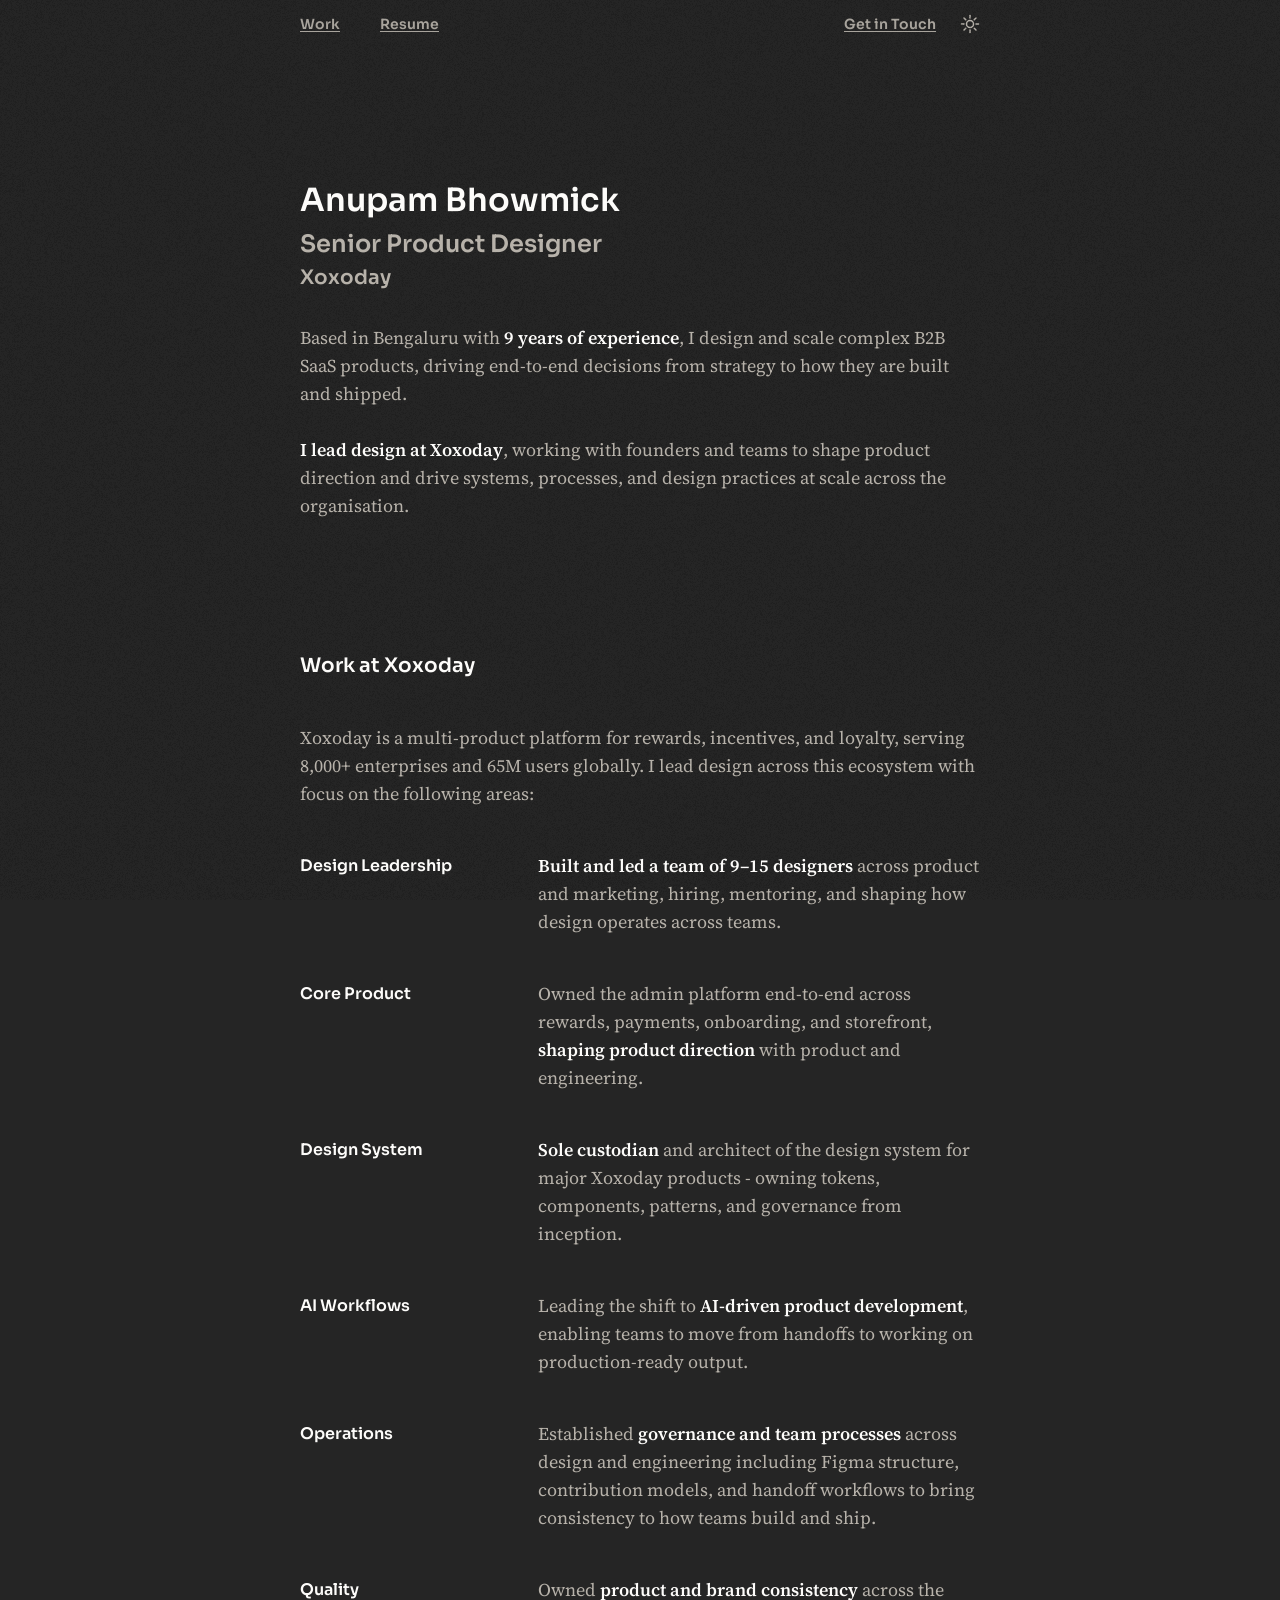
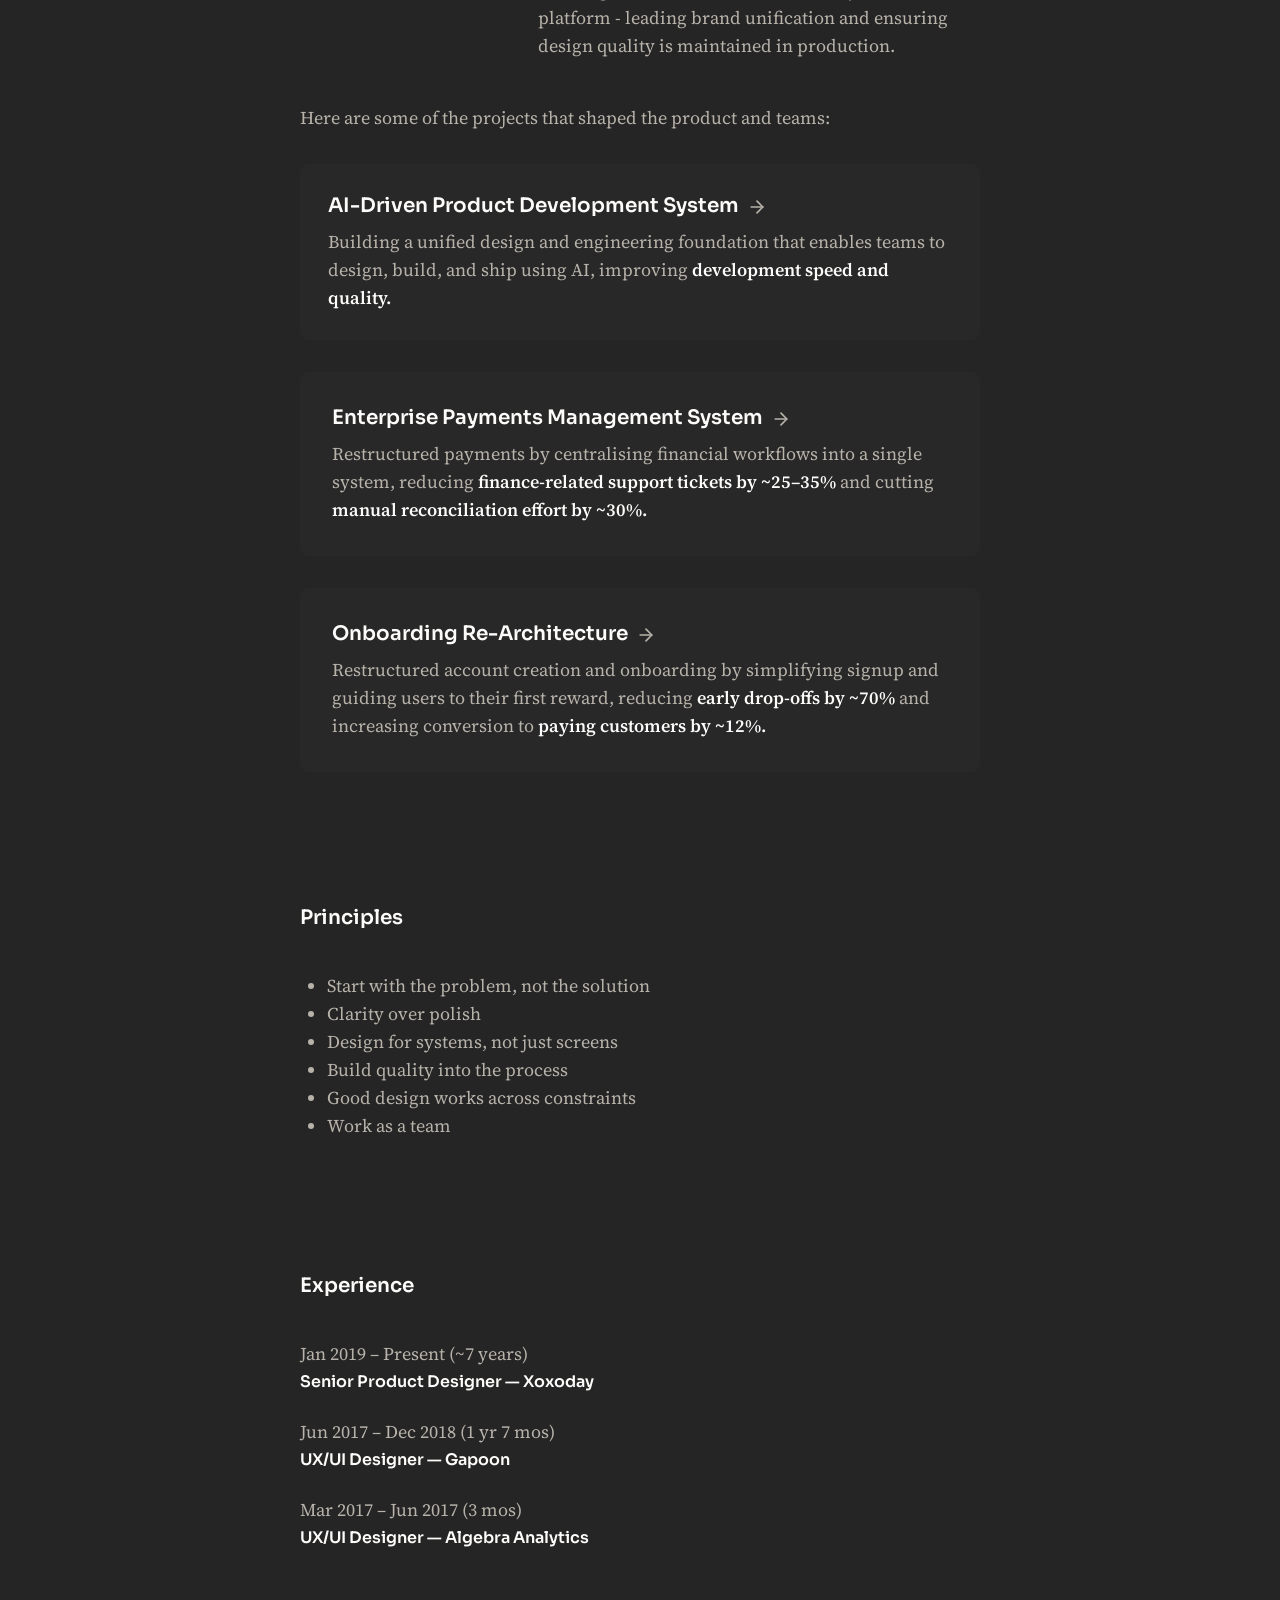
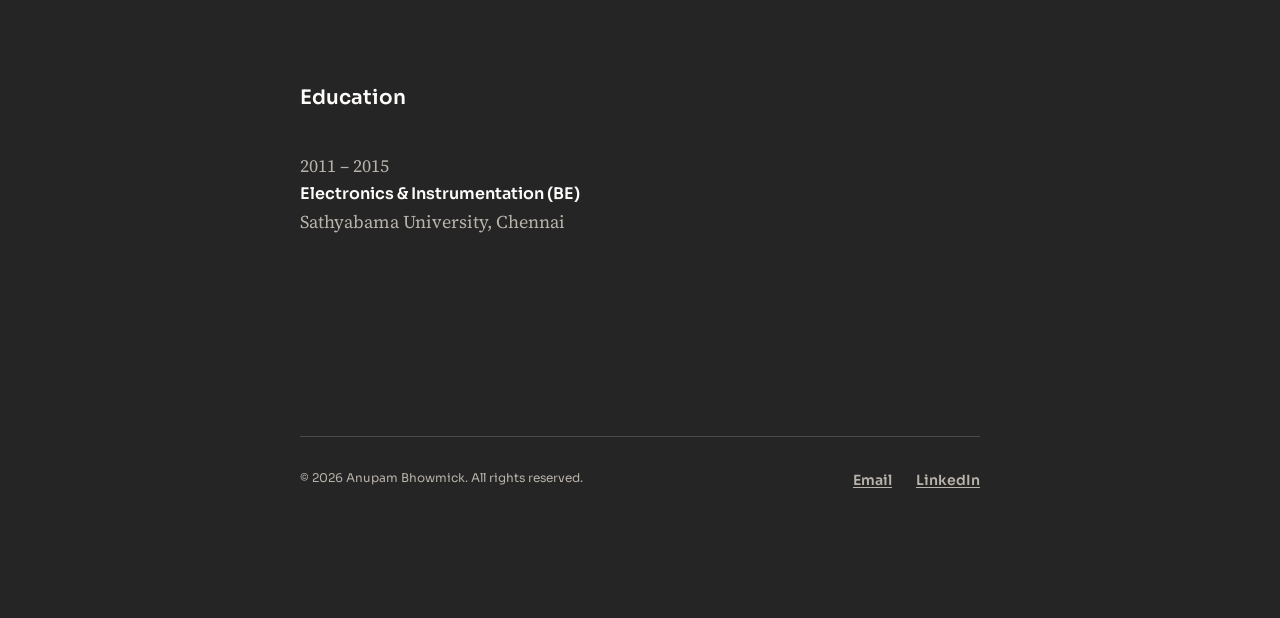
==== commit d3a0e533: "Replace View Case Study button with arrow icon after card title - Whole project card is now a clicka" ====
--- a/index.html
+++ b/index.html
@@ -124,29 +124,26 @@
           <div class="projects-sub">
             <p class="work-intro">Here are some of the projects that shaped the product and teams:</p>
 
-            <div class="project-card">
+            <a href="ai-system.html" class="project-card">
               <div class="project-card-content">
-                <p class="project-card-title">AI-Driven Product Development System</p>
+                <p class="project-card-title">AI-Driven Product Development System<svg class="project-card-arrow" width="20" height="20" viewBox="0 0 20 20" fill="none" aria-hidden="true"><path d="M4.16667 10H15.8333" stroke="currentColor" stroke-width="1.66667" stroke-linecap="round" stroke-linejoin="round"/><path d="M10 4.16667L15.8333 10L10 15.8333" stroke="currentColor" stroke-width="1.66667" stroke-linecap="round" stroke-linejoin="round"/></svg></p>
                 <p class="project-card-body">Building a unified design and engineering foundation that enables teams to design, build, and ship using AI, improving <span class="text-highlight">development speed and quality.</span></p>
               </div>
-              <a href="ai-system.html" class="project-card-btn">View Case Study</a>
-            </div>
-
-            <div class="project-card project-card--lg">
+            </a>
+
+            <a href="payments.html" class="project-card project-card--lg">
               <div class="project-card-content">
-                <p class="project-card-title">Enterprise Payments Management System</p>
+                <p class="project-card-title">Enterprise Payments Management System<svg class="project-card-arrow" width="20" height="20" viewBox="0 0 20 20" fill="none" aria-hidden="true"><path d="M4.16667 10H15.8333" stroke="currentColor" stroke-width="1.66667" stroke-linecap="round" stroke-linejoin="round"/><path d="M10 4.16667L15.8333 10L10 15.8333" stroke="currentColor" stroke-width="1.66667" stroke-linecap="round" stroke-linejoin="round"/></svg></p>
                 <p class="project-card-body">Restructured payments by centralising financial workflows into a single system, reducing <span class="text-highlight">finance-related support tickets by ~25–35%</span> and cutting <span class="text-highlight">manual reconciliation effort by ~30%.</span></p>
               </div>
-              <a href="payments.html" class="project-card-btn">View Case Study</a>
-            </div>
-
-            <div class="project-card project-card--lg">
+            </a>
+
+            <a href="onboarding.html" class="project-card project-card--lg">
               <div class="project-card-content">
-                <p class="project-card-title">Onboarding Re-Architecture</p>
+                <p class="project-card-title">Onboarding Re-Architecture<svg class="project-card-arrow" width="20" height="20" viewBox="0 0 20 20" fill="none" aria-hidden="true"><path d="M4.16667 10H15.8333" stroke="currentColor" stroke-width="1.66667" stroke-linecap="round" stroke-linejoin="round"/><path d="M10 4.16667L15.8333 10L10 15.8333" stroke="currentColor" stroke-width="1.66667" stroke-linecap="round" stroke-linejoin="round"/></svg></p>
                 <p class="project-card-body">Restructured account creation and onboarding by simplifying signup and guiding users to their first reward, reducing <span class="text-highlight">early drop-offs by ~70%</span> and increasing conversion to <span class="text-highlight">paying customers by ~12%.</span></p>
               </div>
-              <a href="onboarding.html" class="project-card-btn">View Case Study</a>
-            </div>
+            </a>
 
           </div>
         </div>
--- a/style.css
+++ b/style.css
@@ -583,8 +583,14 @@
   display: flex;
   flex-direction: column;
   gap: 32px;
+  text-decoration: none;
+  color: inherit;
 }
 .project-card--lg { padding: 32px; }
+.project-card:focus-visible {
+  outline: 2px solid var(--color-light-1);
+  outline-offset: 2px;
+}
 
 .project-card-content {
   display: flex; flex-direction: column; gap: 8px;
@@ -592,6 +598,21 @@
 
 .project-card-title {
   font-size: 20px; font-weight: 600; line-height: 28px;
+  color: var(--color-light-1);
+}
+
+/* Inline next-arrow icon after the title — colours via currentColor */
+.project-card-arrow {
+  display: inline-block;
+  width: 20px;
+  height: 20px;
+  margin-left: 8px;
+  vertical-align: middle;
+  color: var(--color-light-2);
+  transition: transform 0.15s ease, color 0.15s ease;
+}
+.project-card:hover .project-card-arrow {
+  transform: translateX(4px);
   color: var(--color-light-1);
 }
 
@@ -599,30 +620,6 @@
   font-family: var(--font-body);
   font-size: 18px; font-weight: 400; line-height: 28px;
   color: var(--color-light-2);
-}
-
-/* "View Case Study" link on project cards — plain underlined link (matches Figma) */
-.project-card-btn {
-  display: inline-flex;
-  align-items: center;
-  font-family: var(--font);
-  font-size: 14px; font-weight: 600; line-height: 20px;
-  color: var(--color-light-2);
-  text-decoration: underline;
-  text-underline-offset: 2px;
-  background: none;
-  border: none;
-  border-radius: 4px;
-  cursor: pointer;
-  white-space: nowrap;
-  opacity: 0.9;
-  padding: 0;
-  transition: color 0.15s ease, opacity 0.15s ease;
-  align-self: flex-start;
-}
-.project-card-btn:hover {
-  opacity: 1;
-  color: var(--color-light-1);
 }
 
 /* Experience — simple stacked entries */
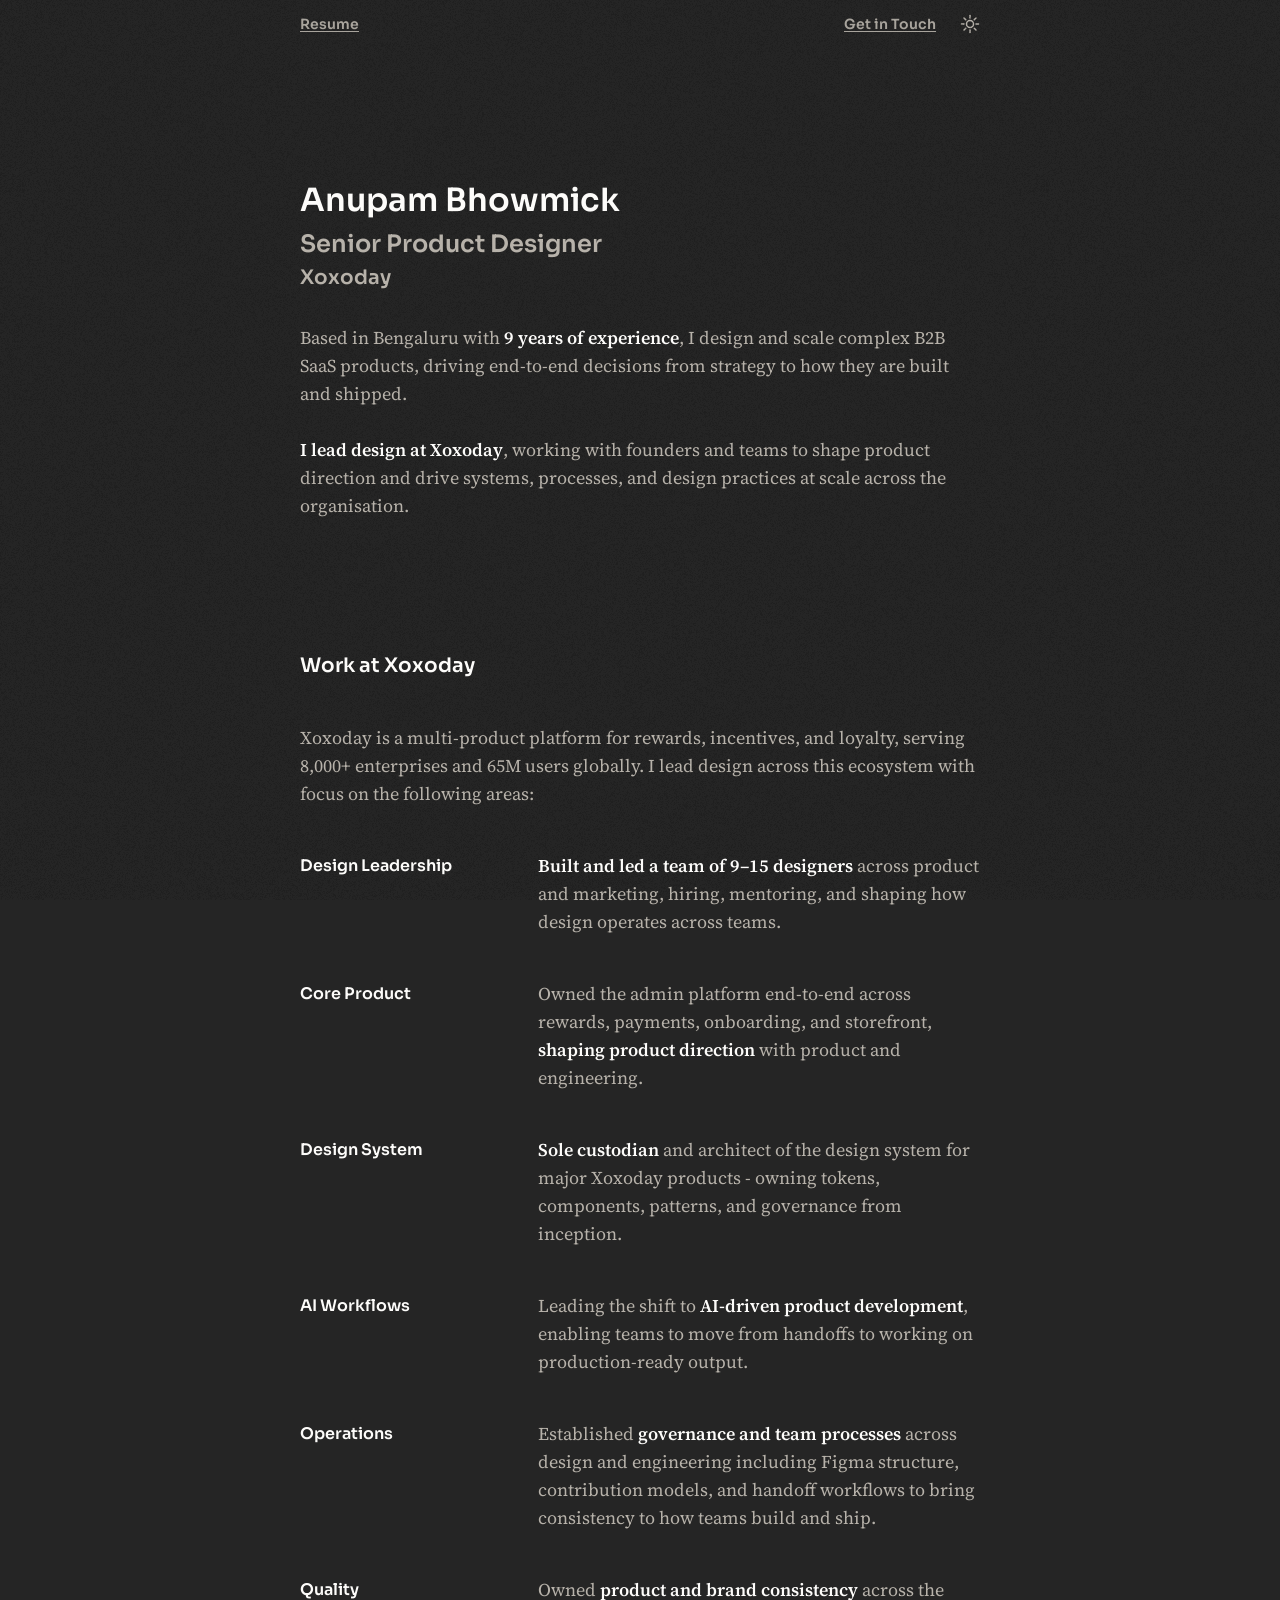
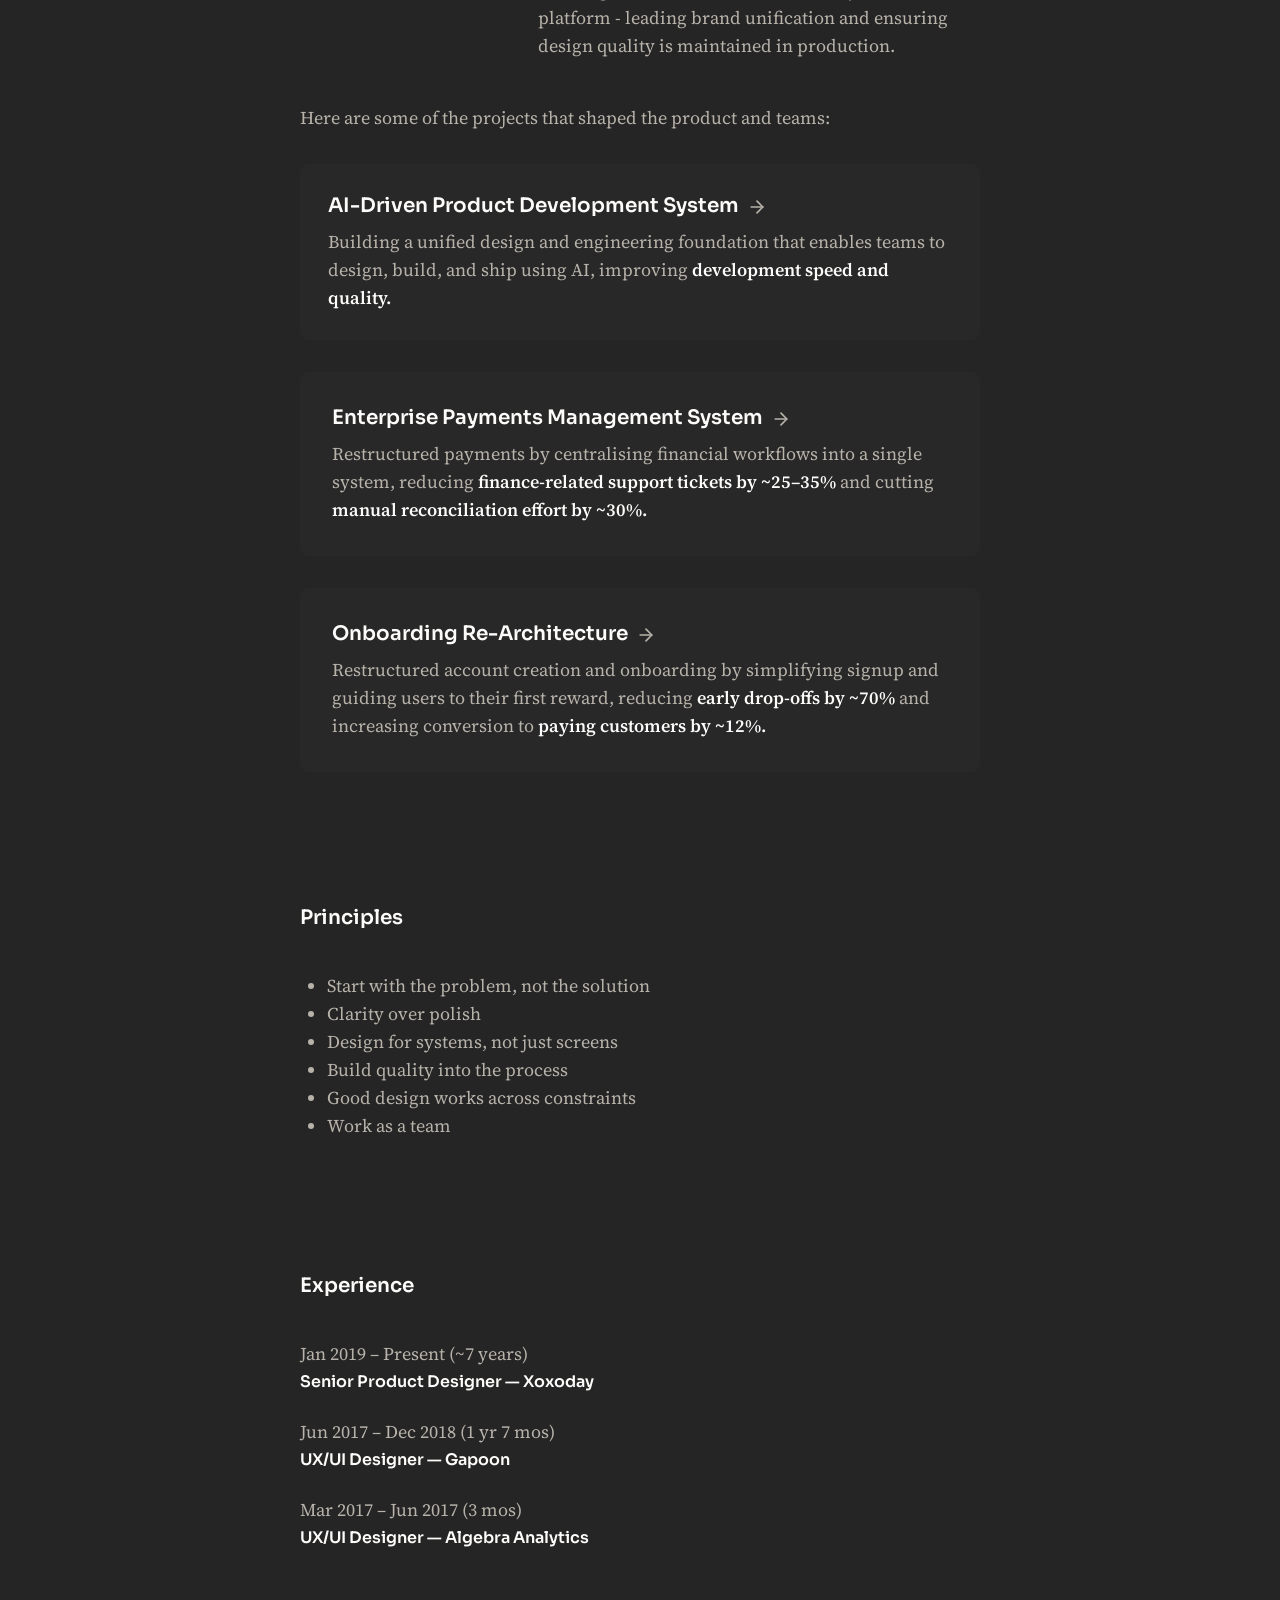
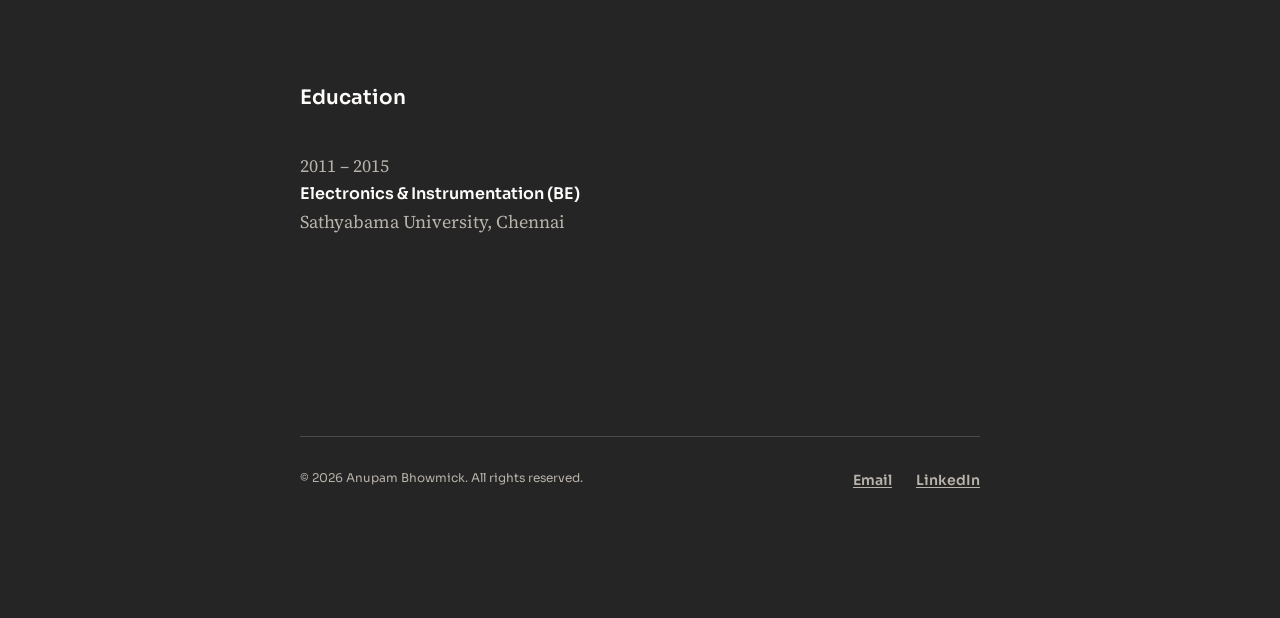
==== commit 4a089f4c: "Remove Work nav link from homepage" ====
--- a/index.html
+++ b/index.html
@@ -44,7 +44,6 @@
   <!-- Sticky nav -->
   <nav class="site-nav">
     <div class="nav-left">
-      <a href="#work" class="nav-link">Work</a>
       <button class="nav-link" id="resume-trigger">Resume</button>
     </div>
     <div class="nav-right">
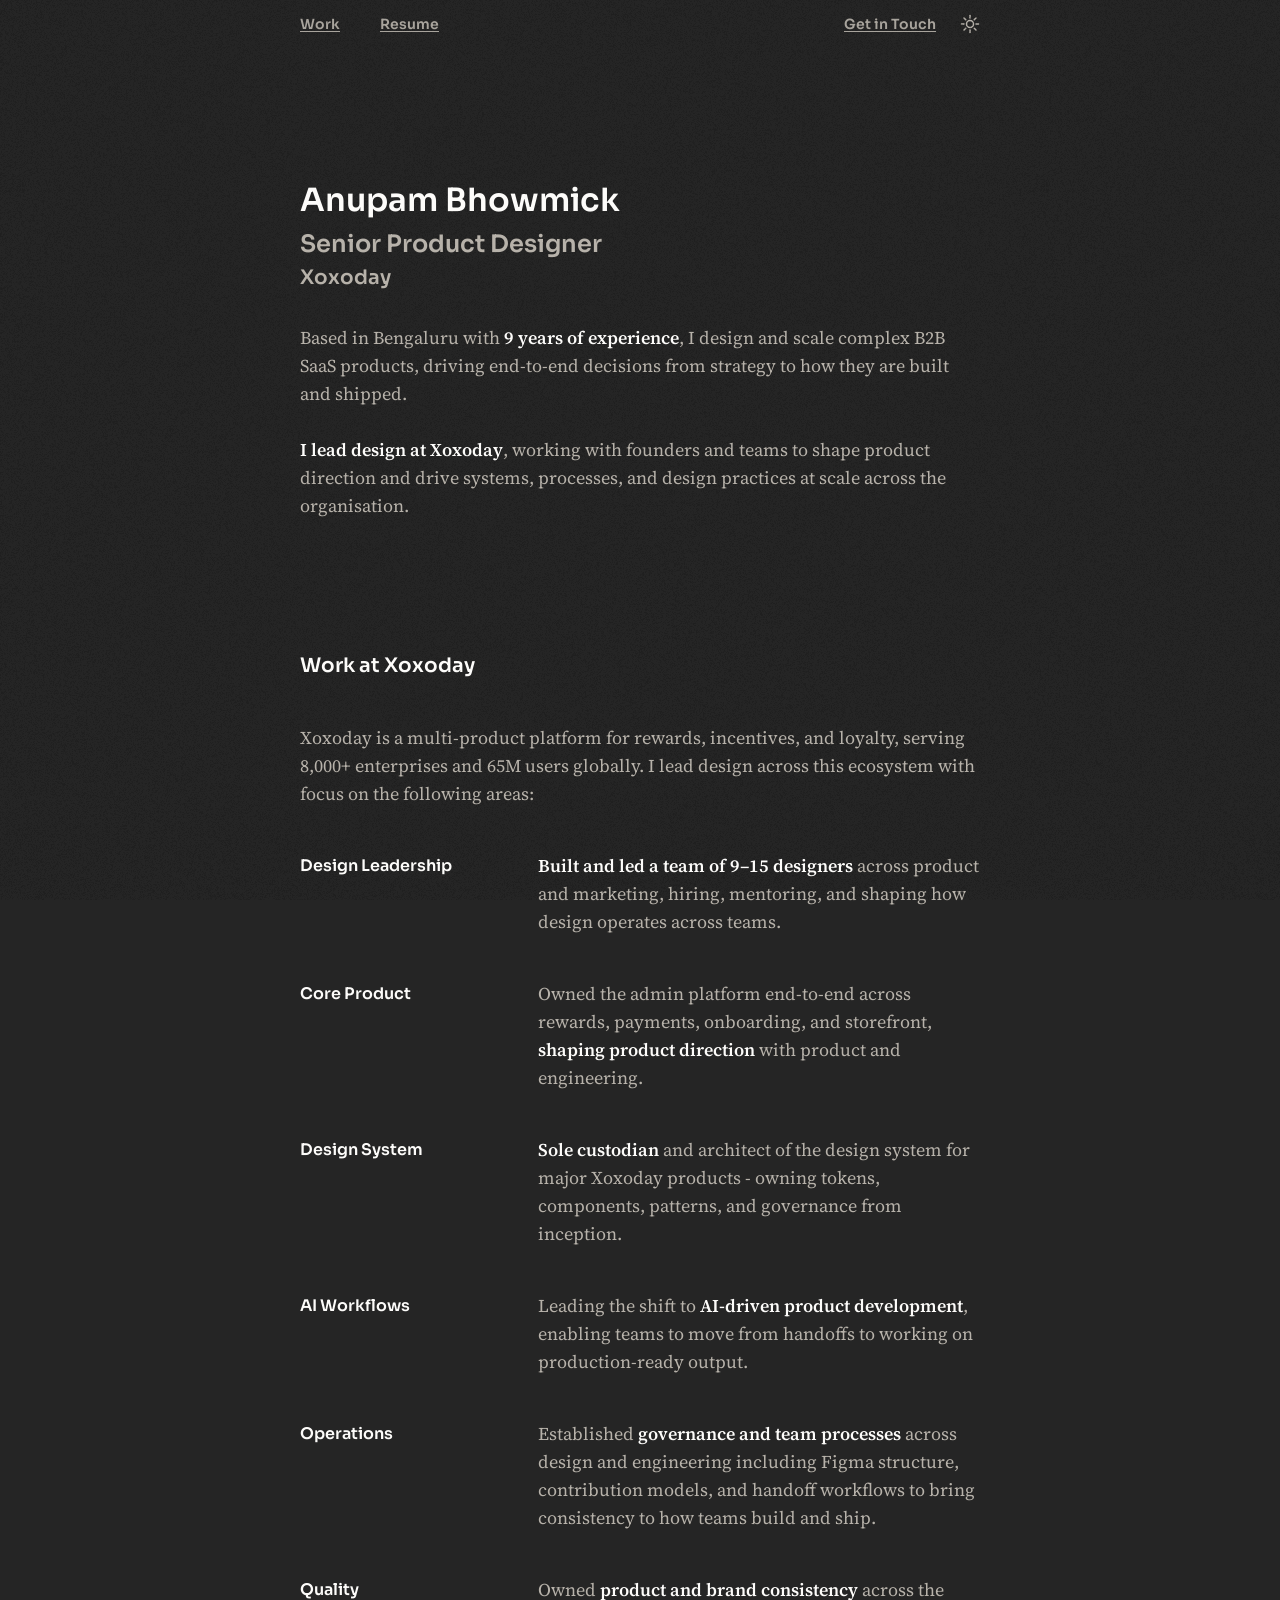
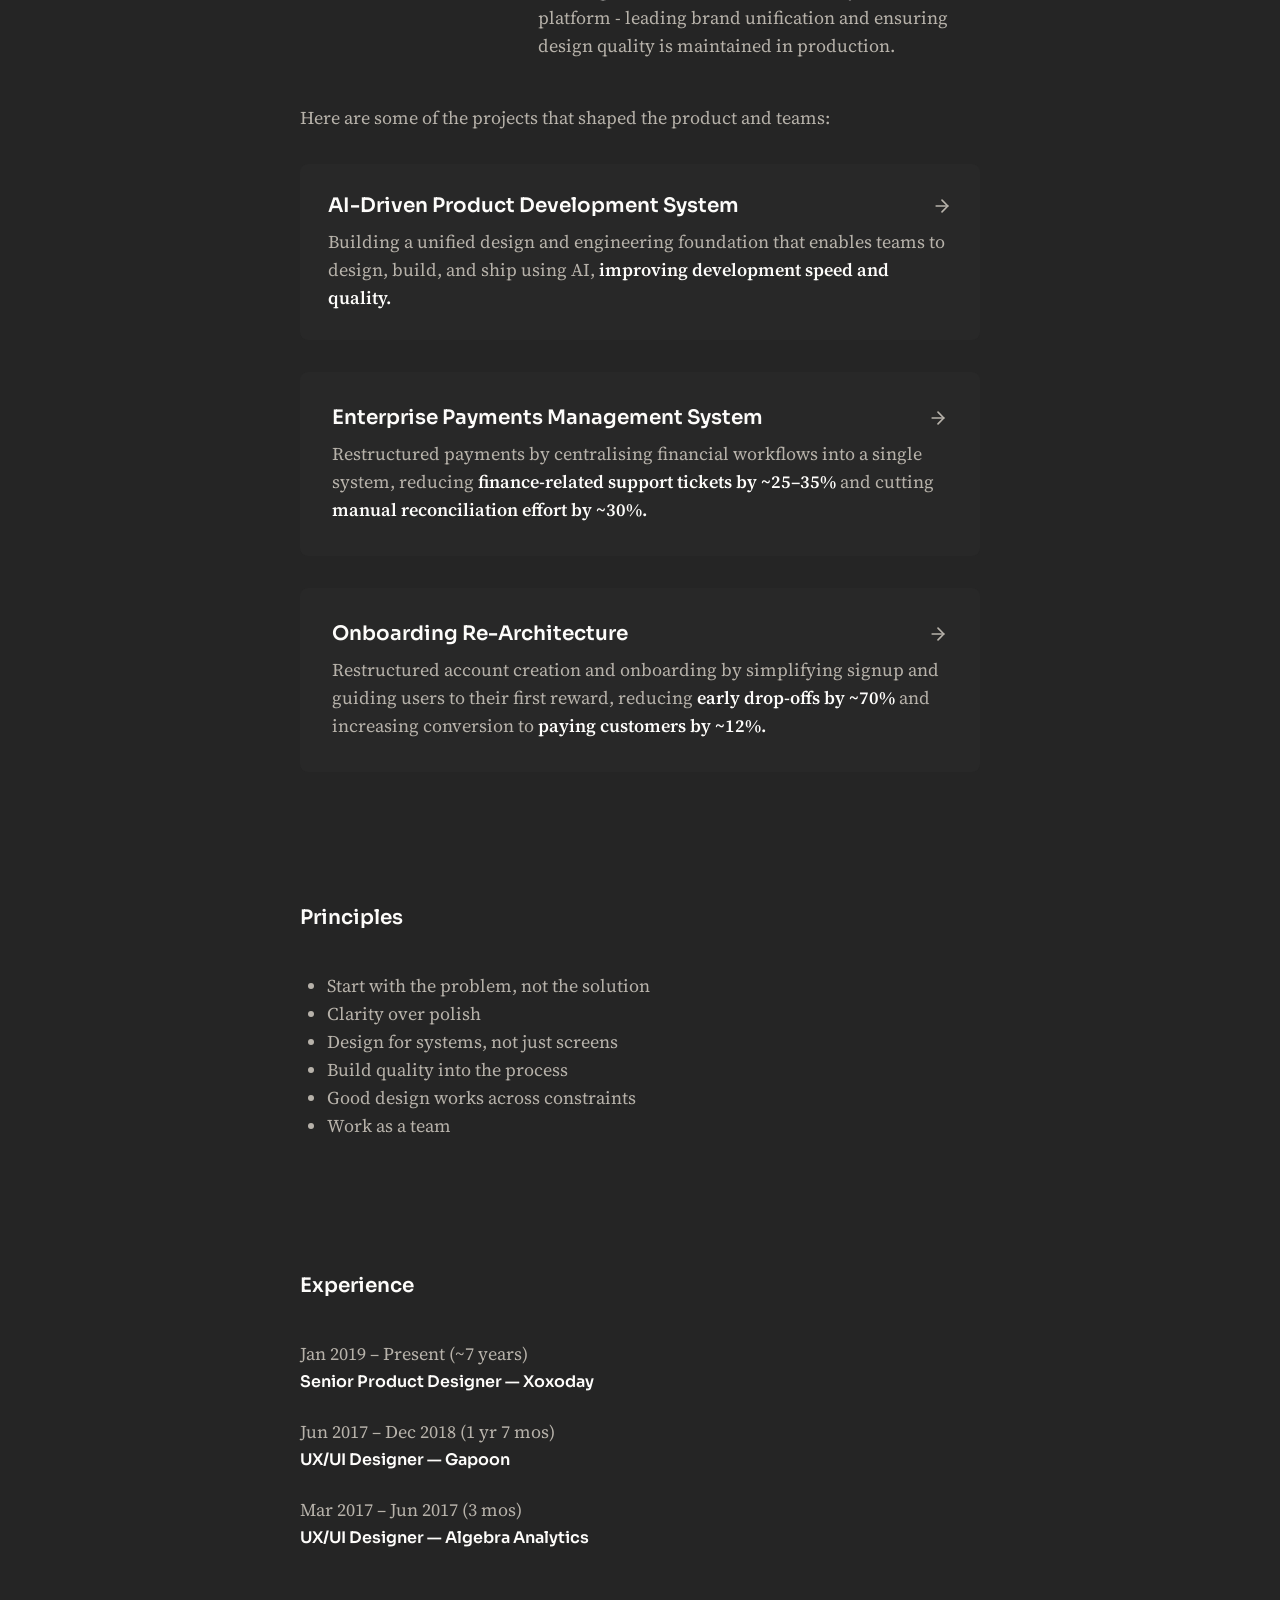
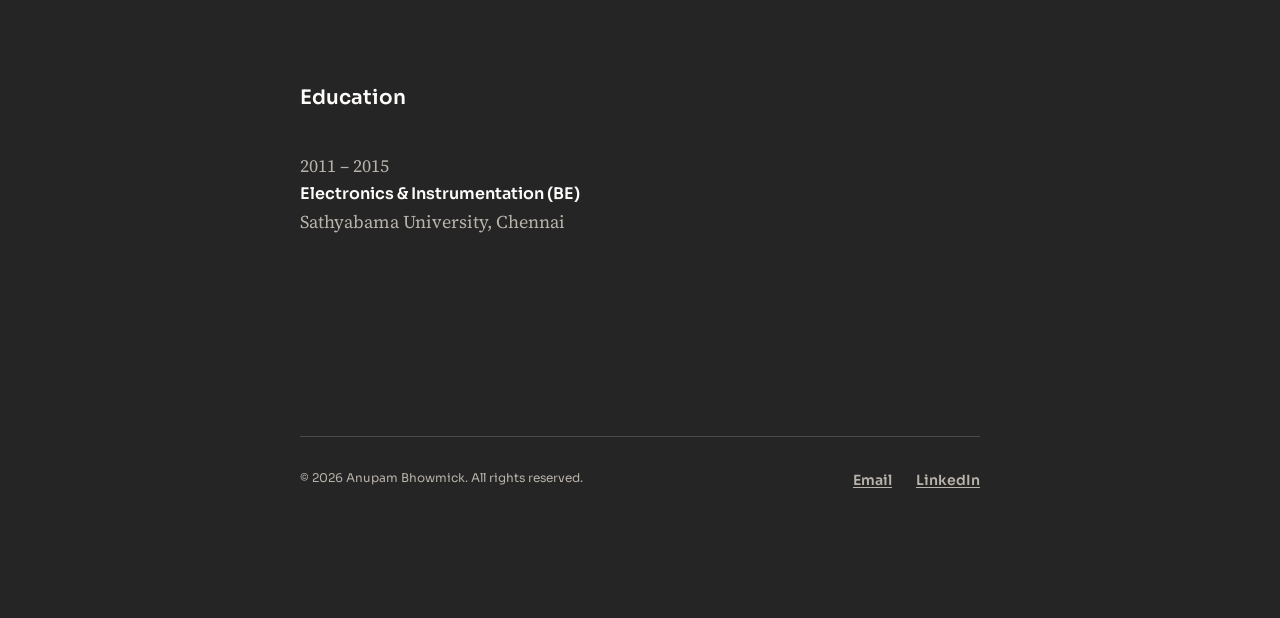
==== commit 73a3d073: "Card arrow → top-right corner, restore Work nav, fix 404 - Restore "Work" link on the homepage nav (" ====
--- a/index.html
+++ b/index.html
@@ -44,6 +44,7 @@
   <!-- Sticky nav -->
   <nav class="site-nav">
     <div class="nav-left">
+      <a href="#work" class="nav-link">Work</a>
       <button class="nav-link" id="resume-trigger">Resume</button>
     </div>
     <div class="nav-right">
@@ -125,21 +126,21 @@
 
             <a href="ai-system.html" class="project-card">
               <div class="project-card-content">
-                <p class="project-card-title">AI-Driven Product Development System<svg class="project-card-arrow" width="20" height="20" viewBox="0 0 20 20" fill="none" aria-hidden="true"><path d="M4.16667 10H15.8333" stroke="currentColor" stroke-width="1.66667" stroke-linecap="round" stroke-linejoin="round"/><path d="M10 4.16667L15.8333 10L10 15.8333" stroke="currentColor" stroke-width="1.66667" stroke-linecap="round" stroke-linejoin="round"/></svg></p>
-                <p class="project-card-body">Building a unified design and engineering foundation that enables teams to design, build, and ship using AI, improving <span class="text-highlight">development speed and quality.</span></p>
+                <div class="project-card-header"><p class="project-card-title">AI-Driven Product Development System</p><svg class="project-card-arrow" width="20" height="20" viewBox="0 0 20 20" fill="none" aria-hidden="true"><path d="M4.16667 10H15.8333" stroke="currentColor" stroke-width="1.66667" stroke-linecap="round" stroke-linejoin="round"/><path d="M10 4.16667L15.8333 10L10 15.8333" stroke="currentColor" stroke-width="1.66667" stroke-linecap="round" stroke-linejoin="round"/></svg></div>
+                <p class="project-card-body">Building a unified design and engineering foundation that enables teams to design, build, and ship using AI, <span class="text-highlight">improving development speed and quality.</span></p>
               </div>
             </a>
 
             <a href="payments.html" class="project-card project-card--lg">
               <div class="project-card-content">
-                <p class="project-card-title">Enterprise Payments Management System<svg class="project-card-arrow" width="20" height="20" viewBox="0 0 20 20" fill="none" aria-hidden="true"><path d="M4.16667 10H15.8333" stroke="currentColor" stroke-width="1.66667" stroke-linecap="round" stroke-linejoin="round"/><path d="M10 4.16667L15.8333 10L10 15.8333" stroke="currentColor" stroke-width="1.66667" stroke-linecap="round" stroke-linejoin="round"/></svg></p>
+                <div class="project-card-header"><p class="project-card-title">Enterprise Payments Management System</p><svg class="project-card-arrow" width="20" height="20" viewBox="0 0 20 20" fill="none" aria-hidden="true"><path d="M4.16667 10H15.8333" stroke="currentColor" stroke-width="1.66667" stroke-linecap="round" stroke-linejoin="round"/><path d="M10 4.16667L15.8333 10L10 15.8333" stroke="currentColor" stroke-width="1.66667" stroke-linecap="round" stroke-linejoin="round"/></svg></div>
                 <p class="project-card-body">Restructured payments by centralising financial workflows into a single system, reducing <span class="text-highlight">finance-related support tickets by ~25–35%</span> and cutting <span class="text-highlight">manual reconciliation effort by ~30%.</span></p>
               </div>
             </a>
 
             <a href="onboarding.html" class="project-card project-card--lg">
               <div class="project-card-content">
-                <p class="project-card-title">Onboarding Re-Architecture<svg class="project-card-arrow" width="20" height="20" viewBox="0 0 20 20" fill="none" aria-hidden="true"><path d="M4.16667 10H15.8333" stroke="currentColor" stroke-width="1.66667" stroke-linecap="round" stroke-linejoin="round"/><path d="M10 4.16667L15.8333 10L10 15.8333" stroke="currentColor" stroke-width="1.66667" stroke-linecap="round" stroke-linejoin="round"/></svg></p>
+                <div class="project-card-header"><p class="project-card-title">Onboarding Re-Architecture</p><svg class="project-card-arrow" width="20" height="20" viewBox="0 0 20 20" fill="none" aria-hidden="true"><path d="M4.16667 10H15.8333" stroke="currentColor" stroke-width="1.66667" stroke-linecap="round" stroke-linejoin="round"/><path d="M10 4.16667L15.8333 10L10 15.8333" stroke="currentColor" stroke-width="1.66667" stroke-linecap="round" stroke-linejoin="round"/></svg></div>
                 <p class="project-card-body">Restructured account creation and onboarding by simplifying signup and guiding users to their first reward, reducing <span class="text-highlight">early drop-offs by ~70%</span> and increasing conversion to <span class="text-highlight">paying customers by ~12%.</span></p>
               </div>
             </a>
--- a/style.css
+++ b/style.css
@@ -596,18 +596,28 @@
   display: flex; flex-direction: column; gap: 8px;
 }
 
+/* Title + arrow row — arrow sits at the top-right of the card */
+.project-card-header {
+  display: flex;
+  align-items: flex-start;
+  justify-content: space-between;
+  gap: 16px;
+  width: 100%;
+}
+
 .project-card-title {
   font-size: 20px; font-weight: 600; line-height: 28px;
   color: var(--color-light-1);
-}
-
-/* Inline next-arrow icon after the title — colours via currentColor */
+  flex: 1;
+  min-width: 0;
+}
+
+/* Next-arrow icon at top-right corner — colours via currentColor */
 .project-card-arrow {
-  display: inline-block;
+  flex-shrink: 0;
   width: 20px;
   height: 20px;
-  margin-left: 8px;
-  vertical-align: middle;
+  margin-top: 4px;
   color: var(--color-light-2);
   transition: transform 0.15s ease, color 0.15s ease;
 }
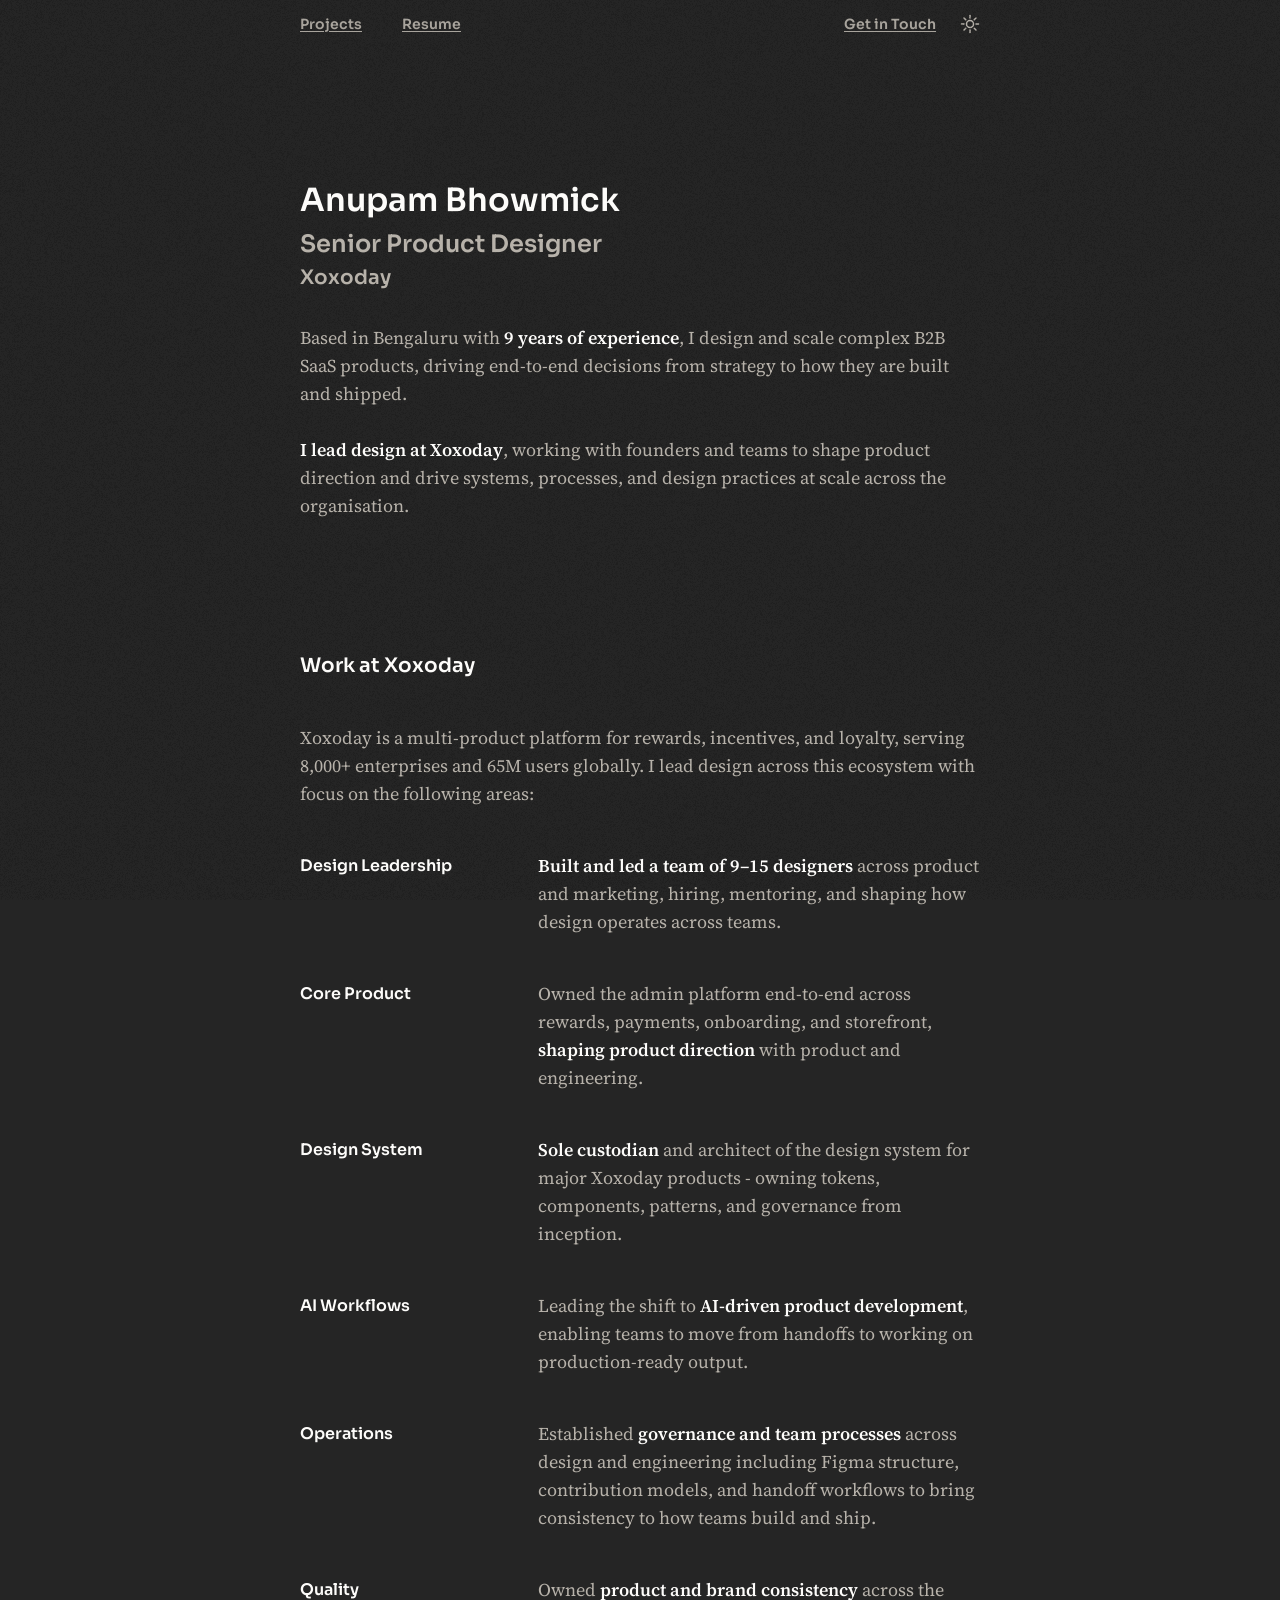
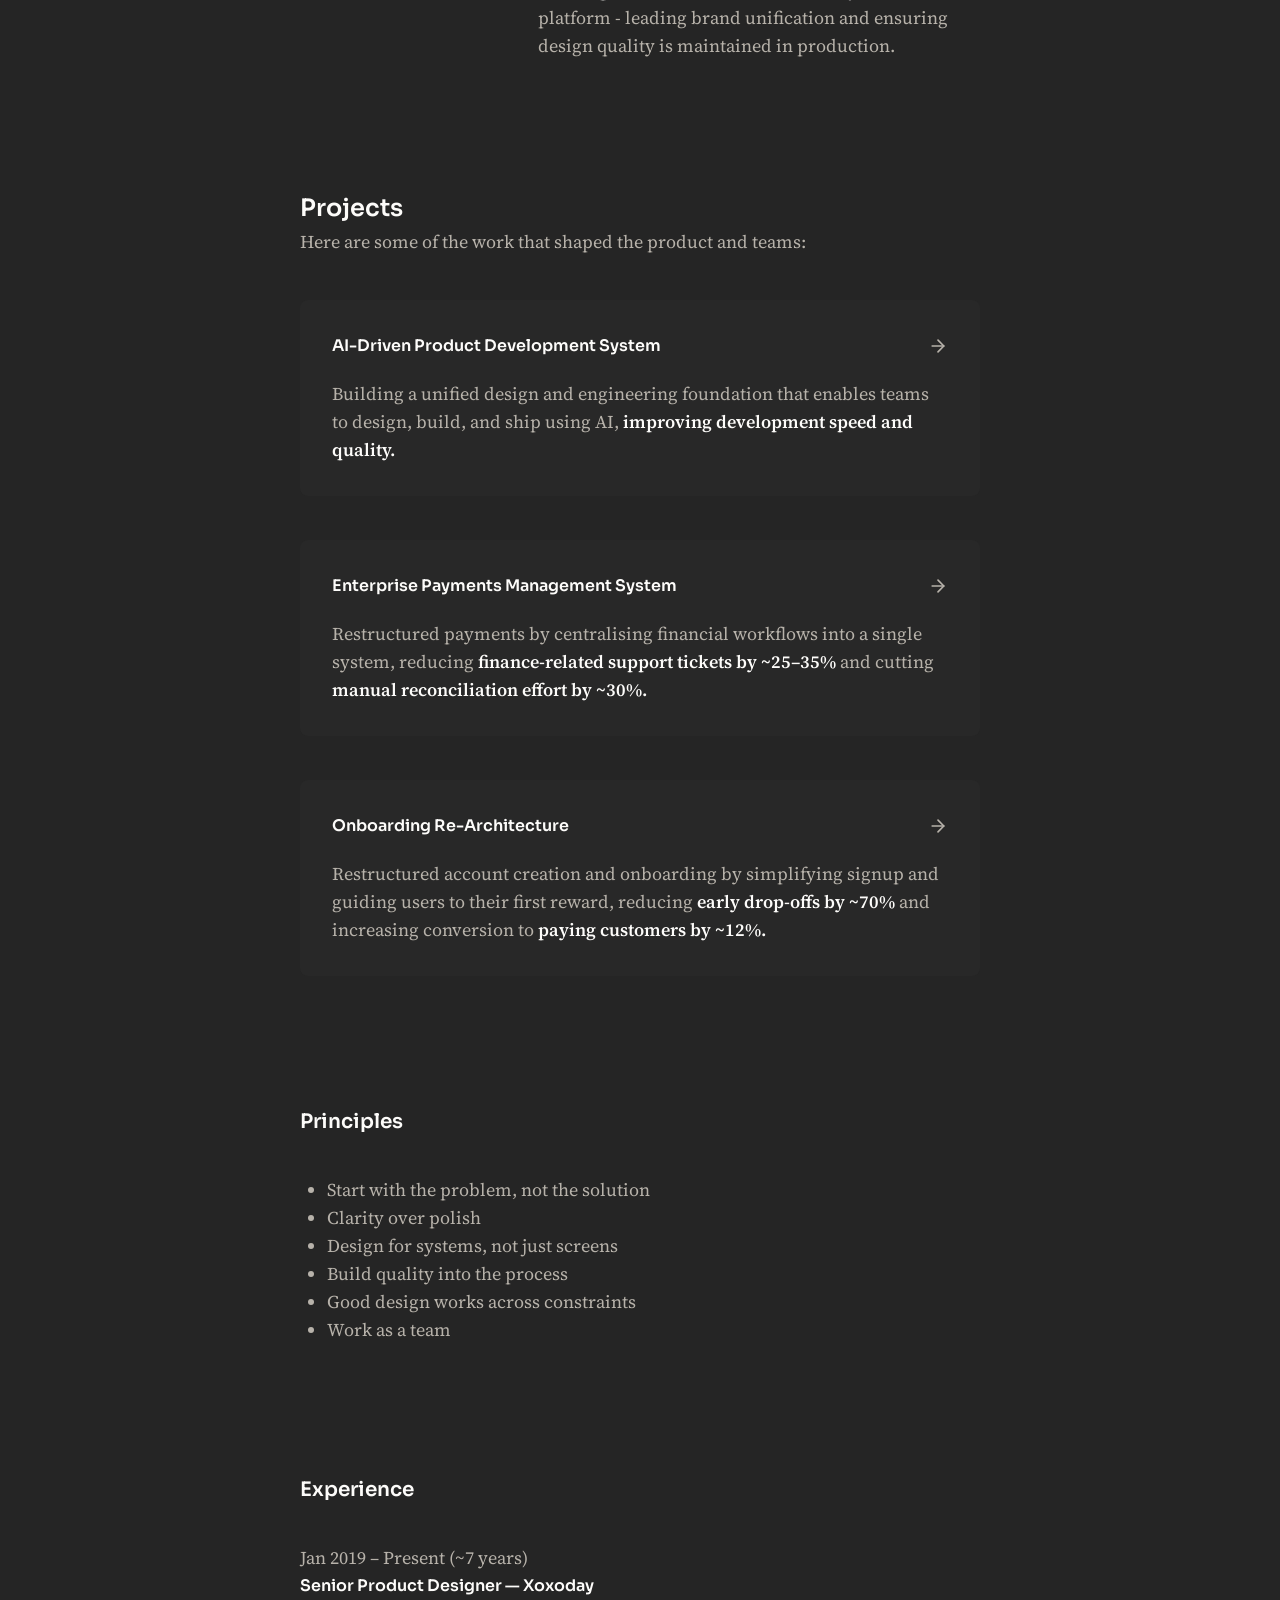
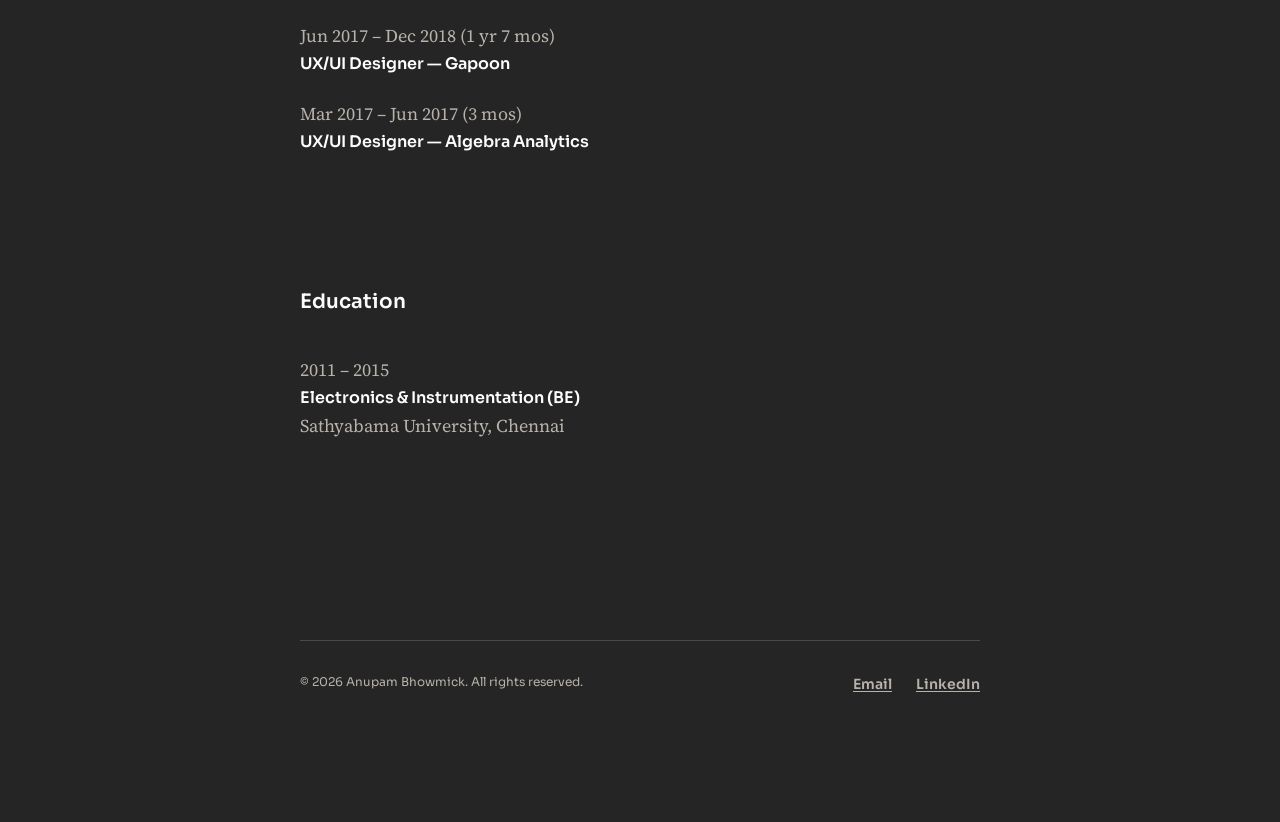
==== commit 4460fc71: "Multi-touch update: Projects section, card design, content + theme bug - Card design: padding 32 all" ====
--- a/index.html
+++ b/index.html
@@ -44,7 +44,7 @@
   <!-- Sticky nav -->
   <nav class="site-nav">
     <div class="nav-left">
-      <a href="#work" class="nav-link">Work</a>
+      <a href="#projects" class="nav-link">Projects</a>
       <button class="nav-link" id="resume-trigger">Resume</button>
     </div>
     <div class="nav-right">
@@ -120,32 +120,35 @@
             <p class="work-focus-desc">Owned <span class="text-highlight">product and brand consistency</span> across the platform - leading brand unification and ensuring design quality is maintained in production.</p>
           </div>
 
-          <!-- Projects sub-section: intro + 3 cards (32px gap) -->
-          <div class="projects-sub">
-            <p class="work-intro">Here are some of the projects that shaped the product and teams:</p>
-
-            <a href="ai-system.html" class="project-card">
-              <div class="project-card-content">
-                <div class="project-card-header"><p class="project-card-title">AI-Driven Product Development System</p><svg class="project-card-arrow" width="20" height="20" viewBox="0 0 20 20" fill="none" aria-hidden="true"><path d="M4.16667 10H15.8333" stroke="currentColor" stroke-width="1.66667" stroke-linecap="round" stroke-linejoin="round"/><path d="M10 4.16667L15.8333 10L10 15.8333" stroke="currentColor" stroke-width="1.66667" stroke-linecap="round" stroke-linejoin="round"/></svg></div>
-                <p class="project-card-body">Building a unified design and engineering foundation that enables teams to design, build, and ship using AI, <span class="text-highlight">improving development speed and quality.</span></p>
-              </div>
-            </a>
-
-            <a href="payments.html" class="project-card project-card--lg">
-              <div class="project-card-content">
-                <div class="project-card-header"><p class="project-card-title">Enterprise Payments Management System</p><svg class="project-card-arrow" width="20" height="20" viewBox="0 0 20 20" fill="none" aria-hidden="true"><path d="M4.16667 10H15.8333" stroke="currentColor" stroke-width="1.66667" stroke-linecap="round" stroke-linejoin="round"/><path d="M10 4.16667L15.8333 10L10 15.8333" stroke="currentColor" stroke-width="1.66667" stroke-linecap="round" stroke-linejoin="round"/></svg></div>
-                <p class="project-card-body">Restructured payments by centralising financial workflows into a single system, reducing <span class="text-highlight">finance-related support tickets by ~25–35%</span> and cutting <span class="text-highlight">manual reconciliation effort by ~30%.</span></p>
-              </div>
-            </a>
-
-            <a href="onboarding.html" class="project-card project-card--lg">
-              <div class="project-card-content">
-                <div class="project-card-header"><p class="project-card-title">Onboarding Re-Architecture</p><svg class="project-card-arrow" width="20" height="20" viewBox="0 0 20 20" fill="none" aria-hidden="true"><path d="M4.16667 10H15.8333" stroke="currentColor" stroke-width="1.66667" stroke-linecap="round" stroke-linejoin="round"/><path d="M10 4.16667L15.8333 10L10 15.8333" stroke="currentColor" stroke-width="1.66667" stroke-linecap="round" stroke-linejoin="round"/></svg></div>
-                <p class="project-card-body">Restructured account creation and onboarding by simplifying signup and guiding users to their first reward, reducing <span class="text-highlight">early drop-offs by ~70%</span> and increasing conversion to <span class="text-highlight">paying customers by ~12%.</span></p>
-              </div>
-            </a>
-
-          </div>
+        </div>
+
+        <!-- ── Projects ── -->
+        <div class="projects-section" id="projects">
+          <div class="projects-header">
+            <h2 class="ds-h2">Projects</h2>
+            <p class="work-intro">Here are some of the work that shaped the product and teams:</p>
+          </div>
+
+          <a href="ai-system.html" class="project-card">
+            <div class="project-card-content">
+              <div class="project-card-header"><p class="project-card-title">AI-Driven Product Development System</p><svg class="project-card-arrow" width="20" height="20" viewBox="0 0 20 20" fill="none" aria-hidden="true"><path d="M4.16667 10H15.8333" stroke="currentColor" stroke-width="1.66667" stroke-linecap="round" stroke-linejoin="round"/><path d="M10 4.16667L15.8333 10L10 15.8333" stroke="currentColor" stroke-width="1.66667" stroke-linecap="round" stroke-linejoin="round"/></svg></div>
+              <p class="project-card-body">Building a unified design and engineering foundation that enables teams to design, build, and ship using AI, <span class="text-highlight">improving development speed and quality.</span></p>
+            </div>
+          </a>
+
+          <a href="payments.html" class="project-card">
+            <div class="project-card-content">
+              <div class="project-card-header"><p class="project-card-title">Enterprise Payments Management System</p><svg class="project-card-arrow" width="20" height="20" viewBox="0 0 20 20" fill="none" aria-hidden="true"><path d="M4.16667 10H15.8333" stroke="currentColor" stroke-width="1.66667" stroke-linecap="round" stroke-linejoin="round"/><path d="M10 4.16667L15.8333 10L10 15.8333" stroke="currentColor" stroke-width="1.66667" stroke-linecap="round" stroke-linejoin="round"/></svg></div>
+              <p class="project-card-body">Restructured payments by centralising financial workflows into a single system, reducing <span class="text-highlight">finance-related support tickets by ~25–35%</span> and cutting <span class="text-highlight">manual reconciliation effort by ~30%.</span></p>
+            </div>
+          </a>
+
+          <a href="onboarding.html" class="project-card">
+            <div class="project-card-content">
+              <div class="project-card-header"><p class="project-card-title">Onboarding Re-Architecture</p><svg class="project-card-arrow" width="20" height="20" viewBox="0 0 20 20" fill="none" aria-hidden="true"><path d="M4.16667 10H15.8333" stroke="currentColor" stroke-width="1.66667" stroke-linecap="round" stroke-linejoin="round"/><path d="M10 4.16667L15.8333 10L10 15.8333" stroke="currentColor" stroke-width="1.66667" stroke-linecap="round" stroke-linejoin="round"/></svg></div>
+              <p class="project-card-body">Restructured account creation and onboarding by simplifying signup and guiding users to their first reward, reducing <span class="text-highlight">early drop-offs by ~70%</span> and increasing conversion to <span class="text-highlight">paying customers by ~12%.</span></p>
+            </div>
+          </a>
         </div>
 
         <!-- ── Principles ── -->
--- a/style.css
+++ b/style.css
@@ -27,8 +27,8 @@
   --color-bg:           #F1EDEA;
   --color-dark-2:       #E0DBD6;
   --color-dark-3:       #D0CAC4;
-  --color-card-bg:      #E5E0DA;
-  --color-before-after: #E5E0DA;
+  --color-card-bg:      #EBE6E0;
+  --color-before-after: #EBE6E0;
   --color-video-bg:     #C8C3BC;
   --color-light-1:      #1A1A1A;
   --color-light-2:      #635D54;
@@ -570,30 +570,49 @@
   color: var(--color-light-2);
 }
 
-/* Projects sub-section: "here are some" + cards (32px gap) */
+/* Projects sub-section (legacy: cards under work-section) */
 .projects-sub {
   display: flex; flex-direction: column; gap: 32px;
+}
+
+/* Projects section (new top-level section after Work at Xoxoday) */
+.projects-section {
+  display: flex; flex-direction: column;
+  gap: 44px;
+  scroll-margin-top: calc(var(--nav-height) + 24px);
+}
+.projects-header {
+  display: flex; flex-direction: column;
+  gap: 4px;
 }
 
 /* Project cards */
 .project-card {
   background: var(--color-card-bg);
   border-radius: 8px;
-  padding: 28px;
+  padding: 32px;
   display: flex;
   flex-direction: column;
-  gap: 32px;
   text-decoration: none;
   color: inherit;
-}
-.project-card--lg { padding: 32px; }
+  transition: transform 0.2s ease, box-shadow 0.2s ease, background-color 0.2s ease;
+  will-change: transform;
+}
+.project-card:hover {
+  transform: translateY(-3px);
+  box-shadow: 0 12px 28px rgba(0, 0, 0, 0.22);
+}
+html.light .project-card:hover {
+  box-shadow: 0 12px 28px rgba(8, 27, 45, 0.10);
+}
 .project-card:focus-visible {
   outline: 2px solid var(--color-light-1);
   outline-offset: 2px;
 }
 
 .project-card-content {
-  display: flex; flex-direction: column; gap: 8px;
+  display: flex; flex-direction: column; gap: 20px;
+  width: 100%;
 }
 
 /* Title + arrow row — arrow sits at the top-right of the card */
@@ -606,7 +625,8 @@
 }
 
 .project-card-title {
-  font-size: 20px; font-weight: 600; line-height: 28px;
+  font-family: var(--font);
+  font-size: 16px; font-weight: 600; line-height: 28px;
   color: var(--color-light-1);
   flex: 1;
   min-width: 0;
@@ -884,7 +904,7 @@
 
 /* Hero image panel — overlapping screenshots */
 .cs-hero-panel {
-  background: #313131;
+  background: var(--color-dark-2);
   border-radius: 4px;
   height: 260px;
   overflow: hidden;
@@ -999,7 +1019,7 @@
 
 /* DS Grid — left tall col + right 3-row col */
 .cs-ds-grid {
-  background: #313131;
+  background: var(--color-dark-2);
   border-radius: 4px;
   padding: 16px;
   display: grid;
@@ -1028,7 +1048,7 @@
 
 /* Side-by-side image panel */
 .cs-panel-duo {
-  background: #313131;
+  background: var(--color-dark-2);
   border-radius: 4px;
   overflow: hidden;
   display: flex;
@@ -1043,7 +1063,7 @@
 
 /* 3-image panel */
 .cs-panel-trio {
-  background: #313131;
+  background: var(--color-dark-2);
   border-radius: 4px;
   overflow: hidden;
   display: flex;
@@ -1058,7 +1078,7 @@
 
 /* Single-image panel */
 .cs-panel-solo {
-  background: #313131;
+  background: var(--color-dark-2);
   border-radius: 4px;
   overflow: hidden;
   padding: 12px;
@@ -1072,7 +1092,7 @@
 
 /* Key Moment — left narrow col + right wide col */
 .cs-panel-key {
-  background: #313131;
+  background: var(--color-dark-2);
   border-radius: 4px;
   overflow: hidden;
   display: flex;
@@ -1100,7 +1120,7 @@
 
 /* Before / After workflow box */
 .cs-workflow-box {
-  background: #313131;
+  background: var(--color-dark-2);
   border-radius: 4px;
   padding: 28px 44px;
   display: flex; flex-direction: column; gap: 16px;
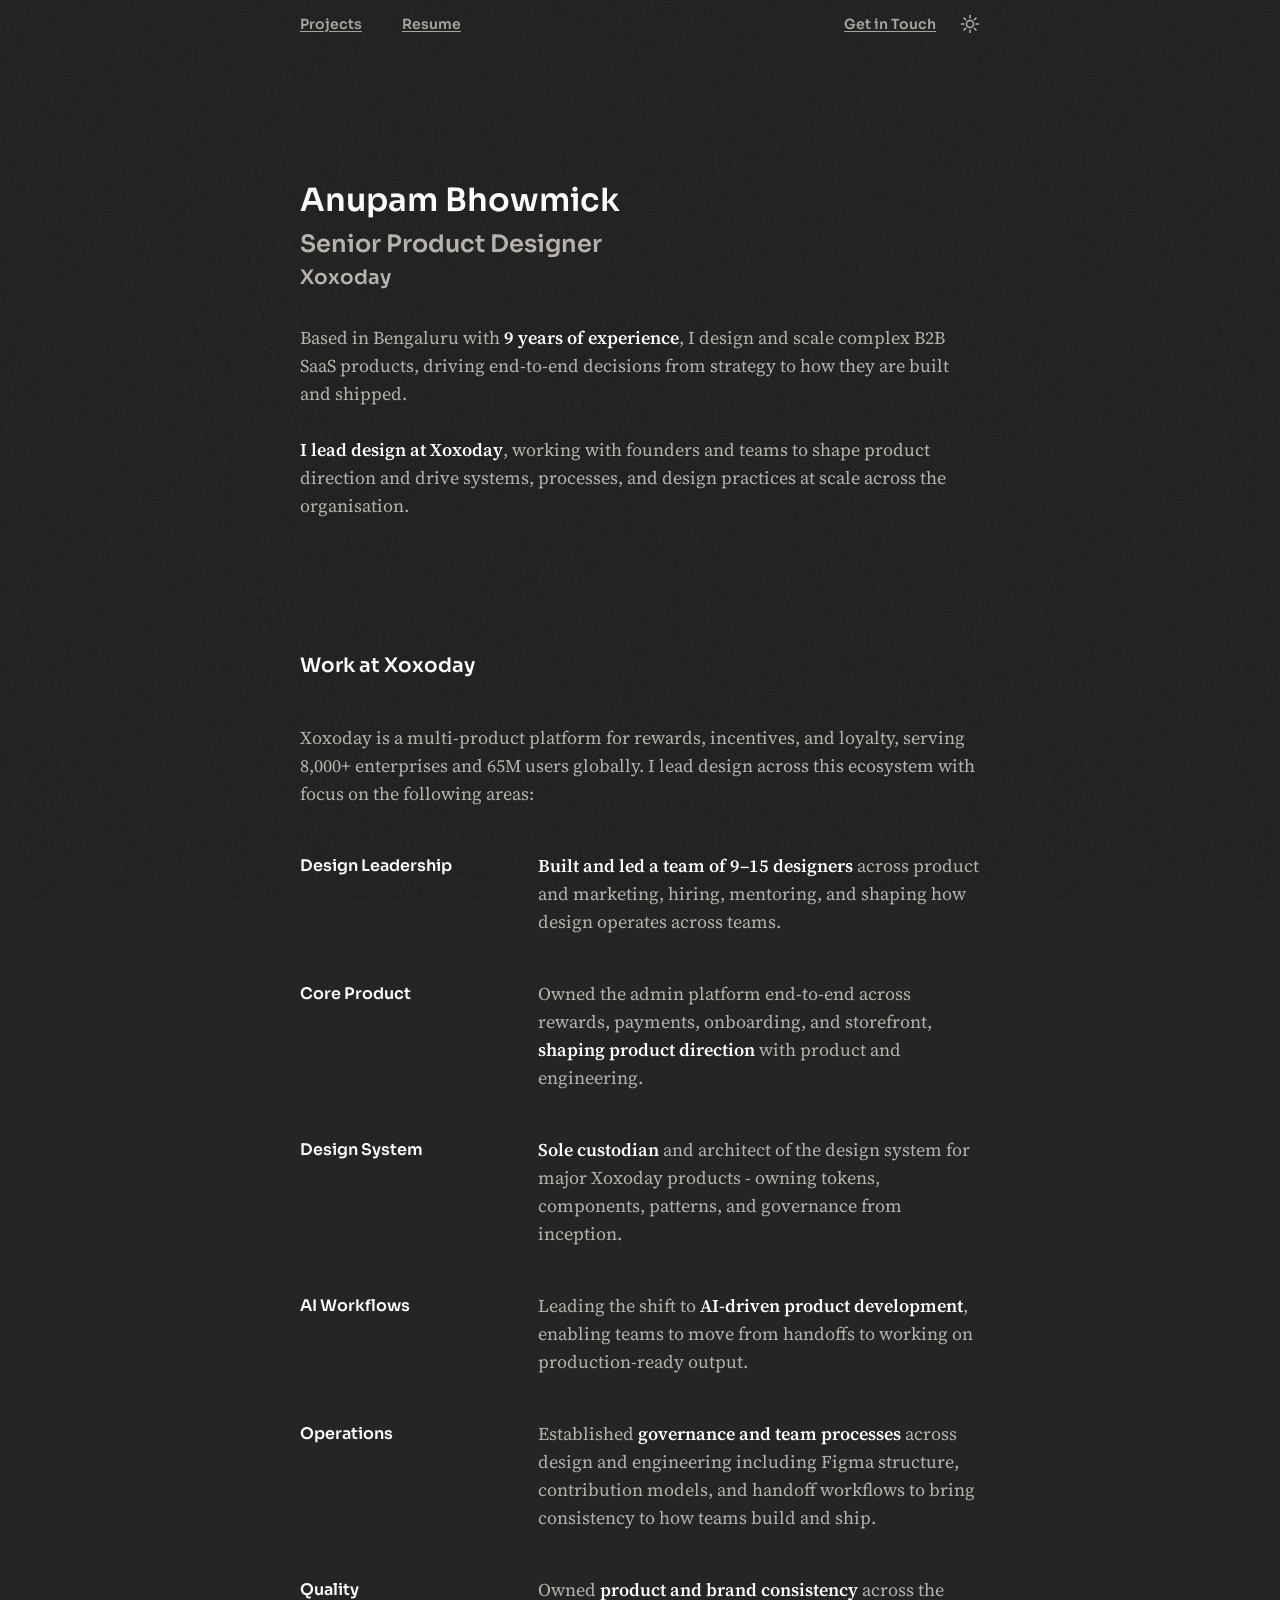
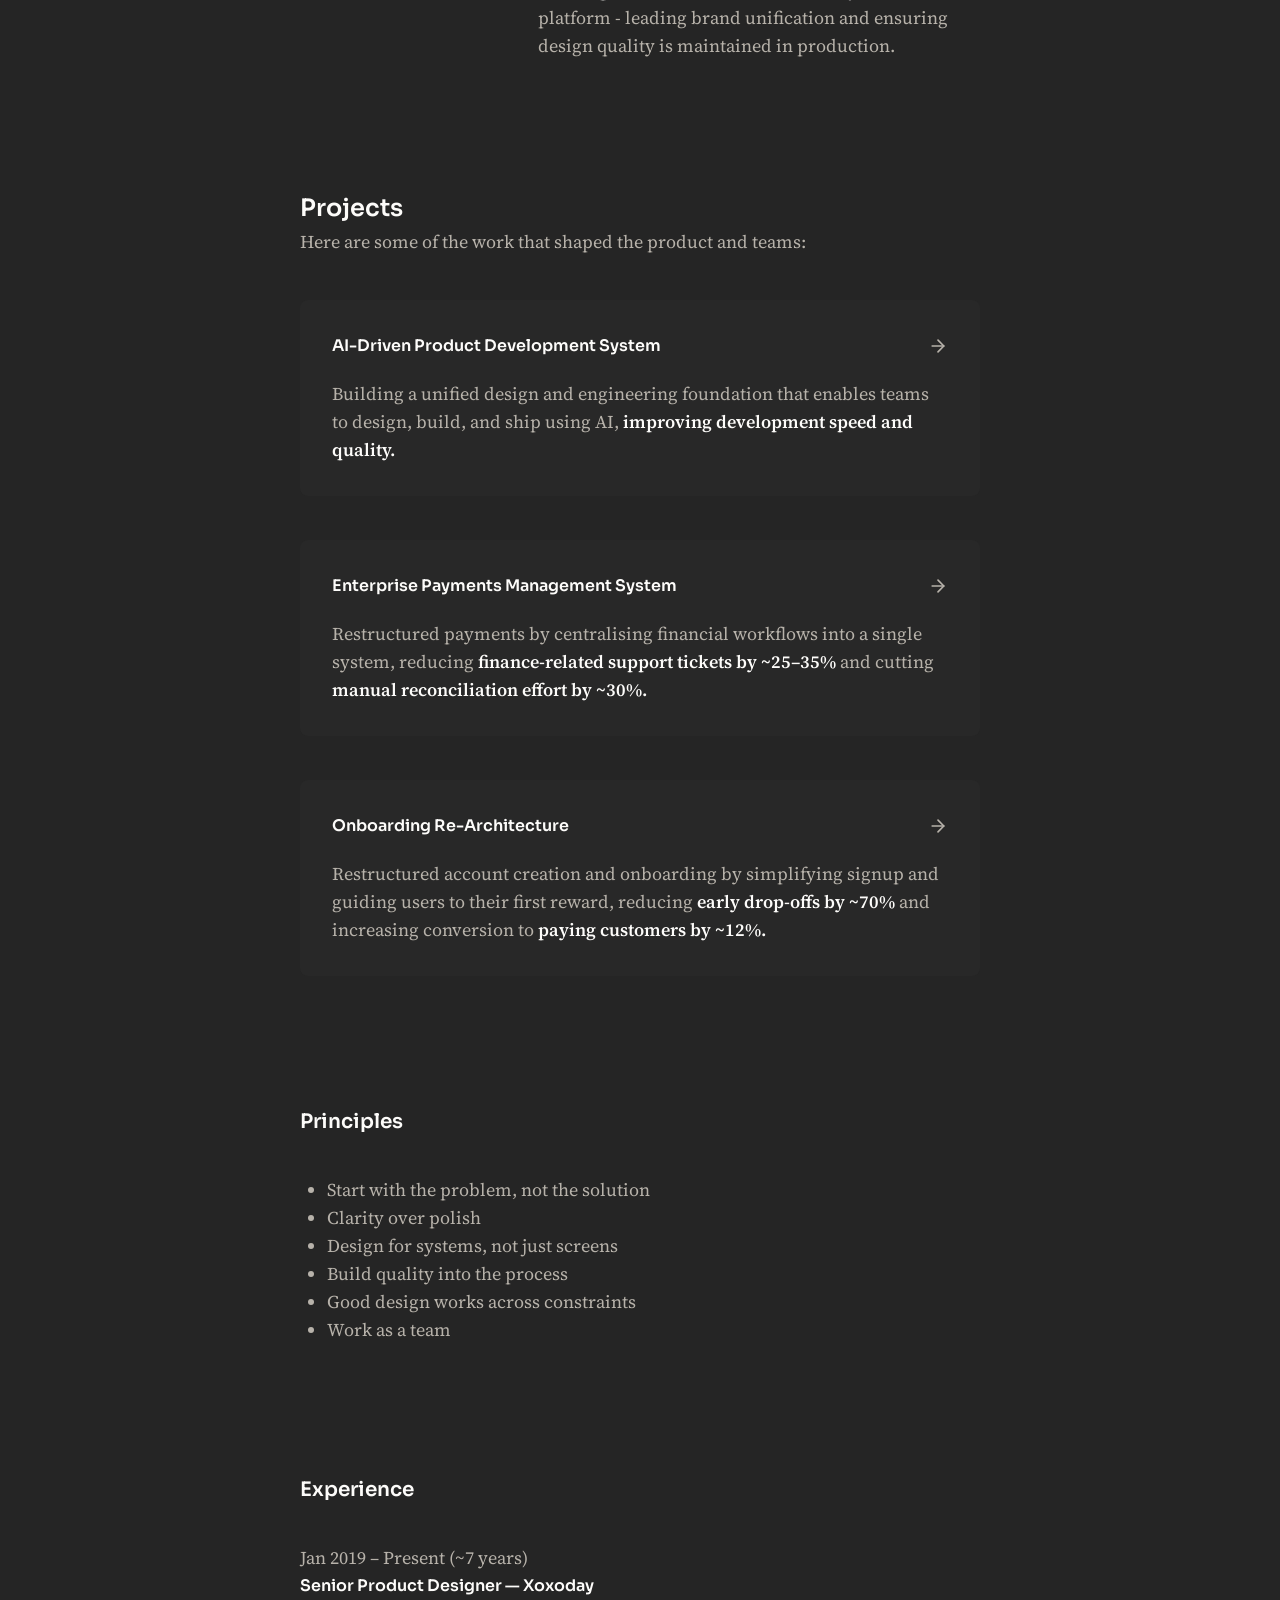
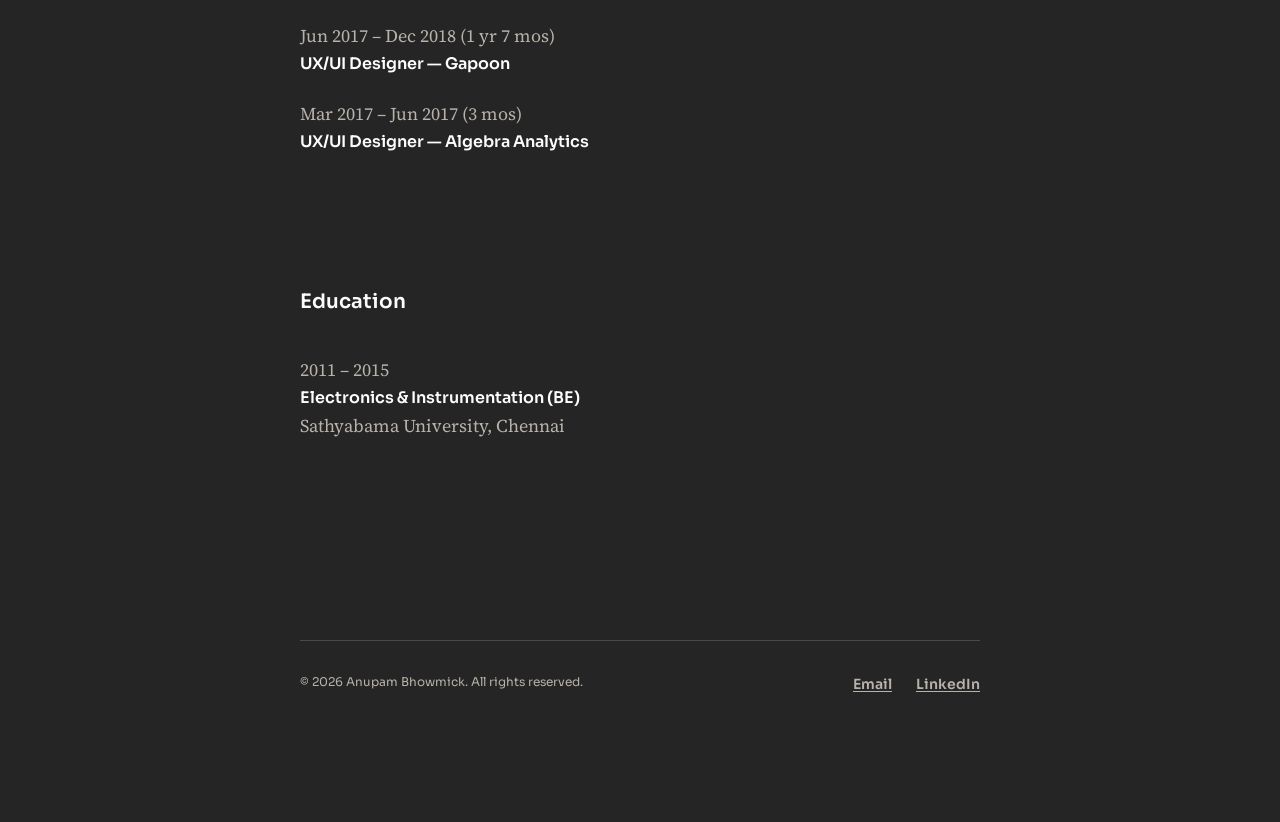
==== commit 41563334: "QA punch list: theme bug, favicon, social cards, a11y - html now paints background-color across the " ====
--- a/index.html
+++ b/index.html
@@ -7,6 +7,15 @@
   <meta name="description" content="Portfolio of Anupam Bhowmick, Senior Product Designer at Xoxoday, Bengaluru." />
   <link rel="stylesheet" href="style.css" />
   <script>if(localStorage.getItem('theme')==='light'){document.documentElement.classList.add('light')}</script>
+  <link rel="icon" type="image/svg+xml" href="assets/favicon.svg" />
+  <meta property="og:type" content="website" />
+  <meta property="og:title" content="Anupam Bhowmick — Senior Product Designer" />
+  <meta property="og:description" content="Portfolio of Anupam Bhowmick, Senior Product Designer at Xoxoday, Bengaluru. 9 years scaling B2B SaaS products, design systems, and AI-driven workflows." />
+  <meta property="og:url" content="https://anupambhowmick.in/" />
+  <meta property="og:site_name" content="Anupam Bhowmick" />
+  <meta name="twitter:card" content="summary" />
+  <meta name="twitter:title" content="Anupam Bhowmick — Senior Product Designer" />
+  <meta name="twitter:description" content="Portfolio of Anupam Bhowmick, Senior Product Designer at Xoxoday, Bengaluru. 9 years scaling B2B SaaS products, design systems, and AI-driven workflows." />
 </head>
 <body class="home">
 
--- a/style.css
+++ b/style.css
@@ -41,9 +41,16 @@
 
 /* ── Reset ───────────────────────────────────────────────── */
 *, *::before, *::after { box-sizing: border-box; margin: 0; padding: 0; }
-html, body { height: 100%; }
-html { scroll-behavior: smooth; }
+html {
+  scroll-behavior: smooth;
+  /* Paint the bg on html so the colour fills the entire scrollable area on
+     iOS Safari — without this, scrolling past body's height reveals the
+     browser default and the page looks half-themed when toggling. */
+  background: var(--color-bg);
+  transition: background-color 0.2s ease;
+}
 body {
+  min-height: 100%;
   font-family: var(--font);
   background: var(--color-bg);
   color: var(--color-light-2);
@@ -260,6 +267,7 @@
 
 /* ── Theme Toggle (inside nav) ───────────────────────────── */
 .theme-toggle {
+  position: relative;
   width: 20px;
   height: 20px;
   padding: 0;
@@ -275,6 +283,12 @@
 }
 .theme-toggle:hover { color: var(--color-light-1); }
 .theme-toggle svg   { width: 20px; height: 20px; flex-shrink: 0; }
+/* Invisible 32×32 tap target for mobile (visual stays 20×20, layout unaffected) */
+.theme-toggle::before {
+  content: '';
+  position: absolute;
+  inset: -6px;
+}
 
 .theme-toggle .icon-moon             { display: none;  }
 html.light .theme-toggle .icon-sun  { display: none;  }
@@ -1175,6 +1189,22 @@
   transition: opacity 0.15s ease;
 }
 .email-tooltip-wrapper:hover .email-tooltip { opacity: 1; }
+/* Touch devices have no hover; hide the tooltip entirely so it can't overflow */
+@media (hover: none) {
+  .email-tooltip { display: none; }
+}
+
+/* ══════════════════════════════════════════════════════════
+   REDUCED MOTION (a11y)
+══════════════════════════════════════════════════════════ */
+@media (prefers-reduced-motion: reduce) {
+  *, *::before, *::after {
+    animation-duration: 0.01ms !important;
+    animation-iteration-count: 1 !important;
+    transition-duration: 0.01ms !important;
+    scroll-behavior: auto !important;
+  }
+}
 
 /* ══════════════════════════════════════════════════════════
    RESPONSIVE
